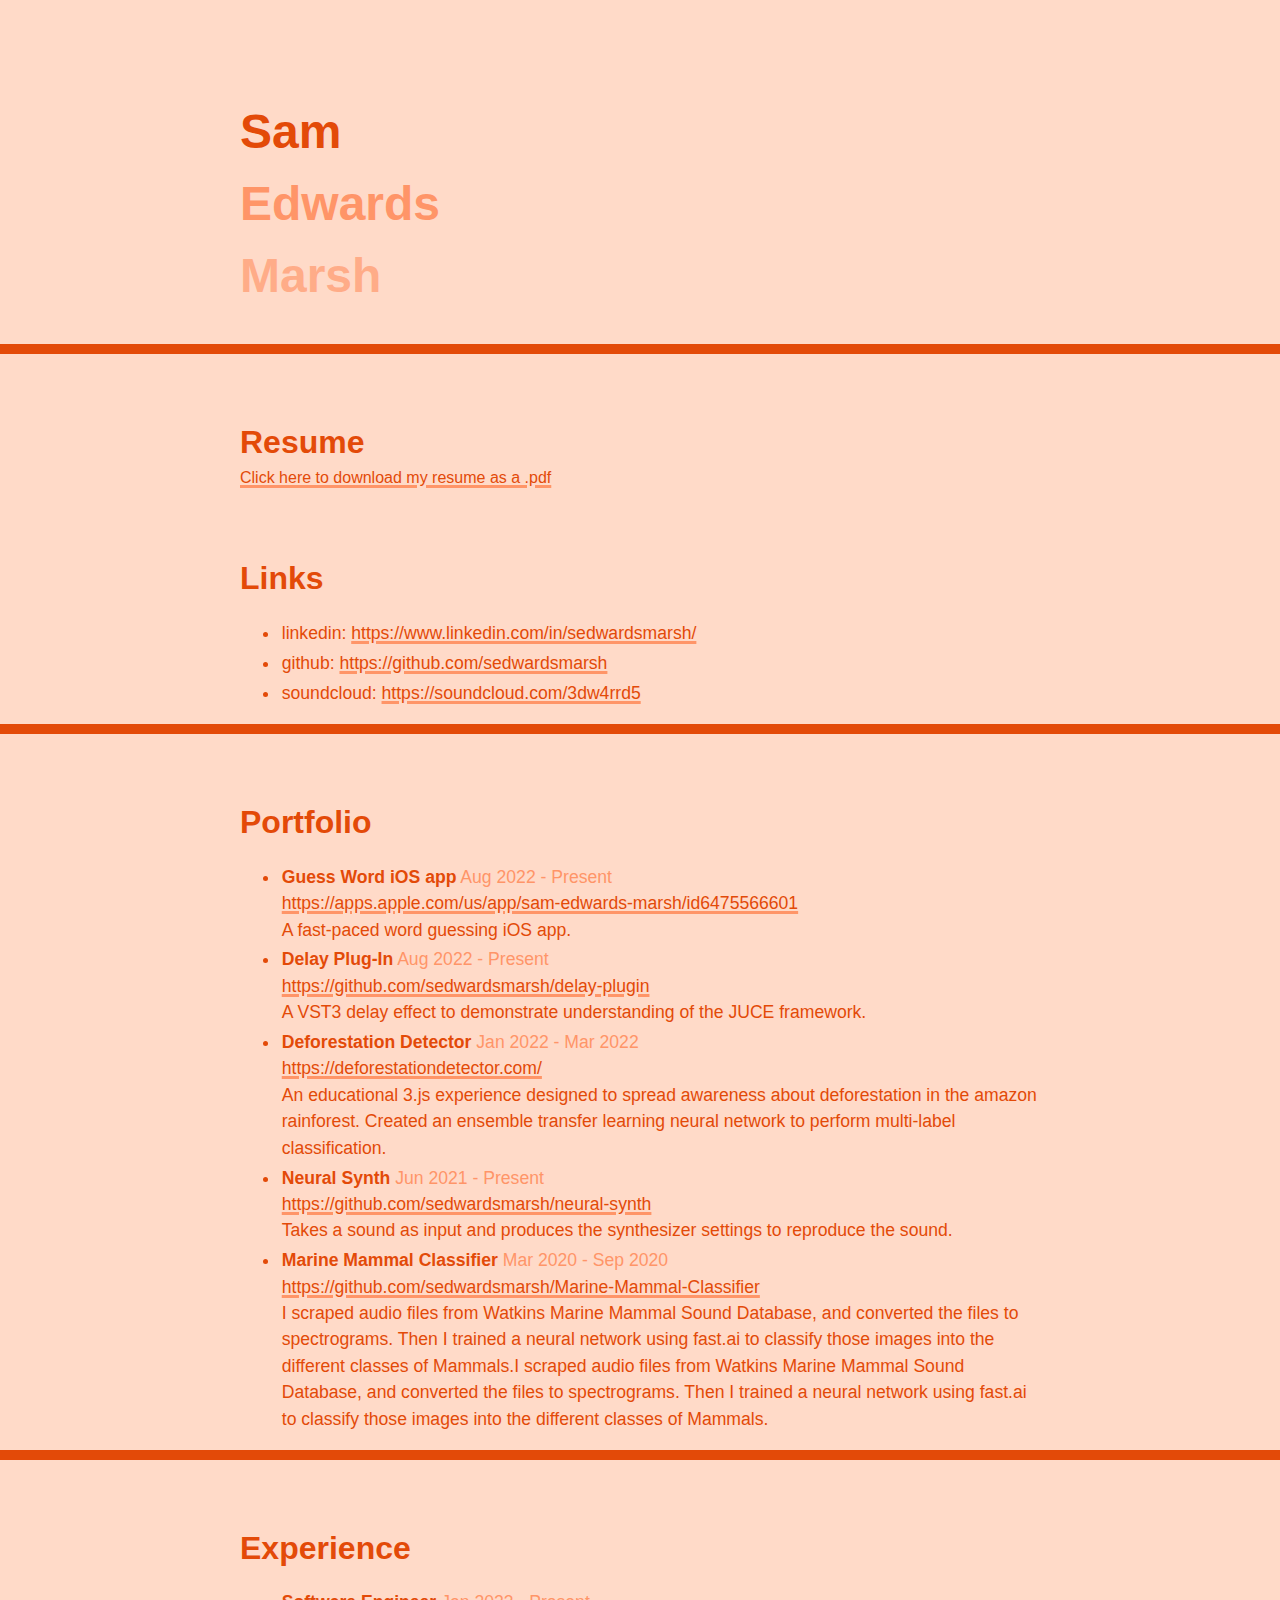
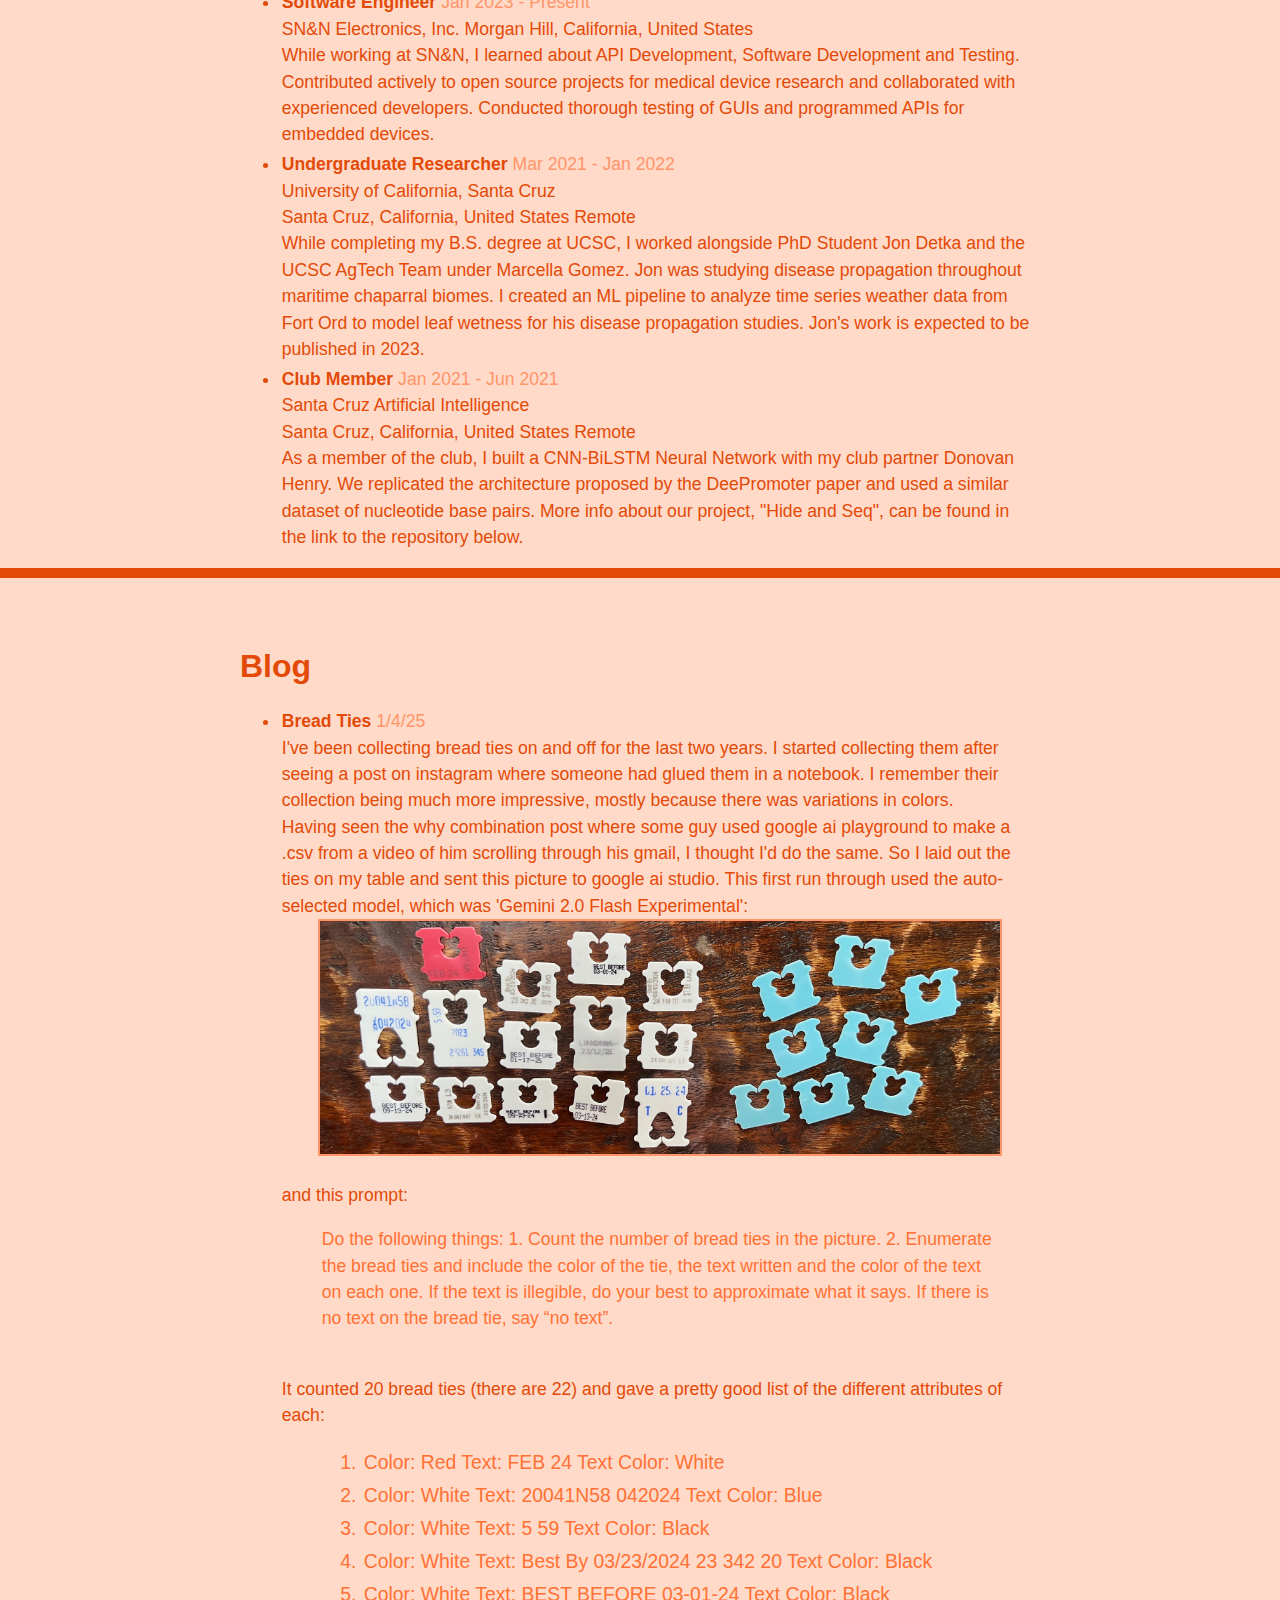
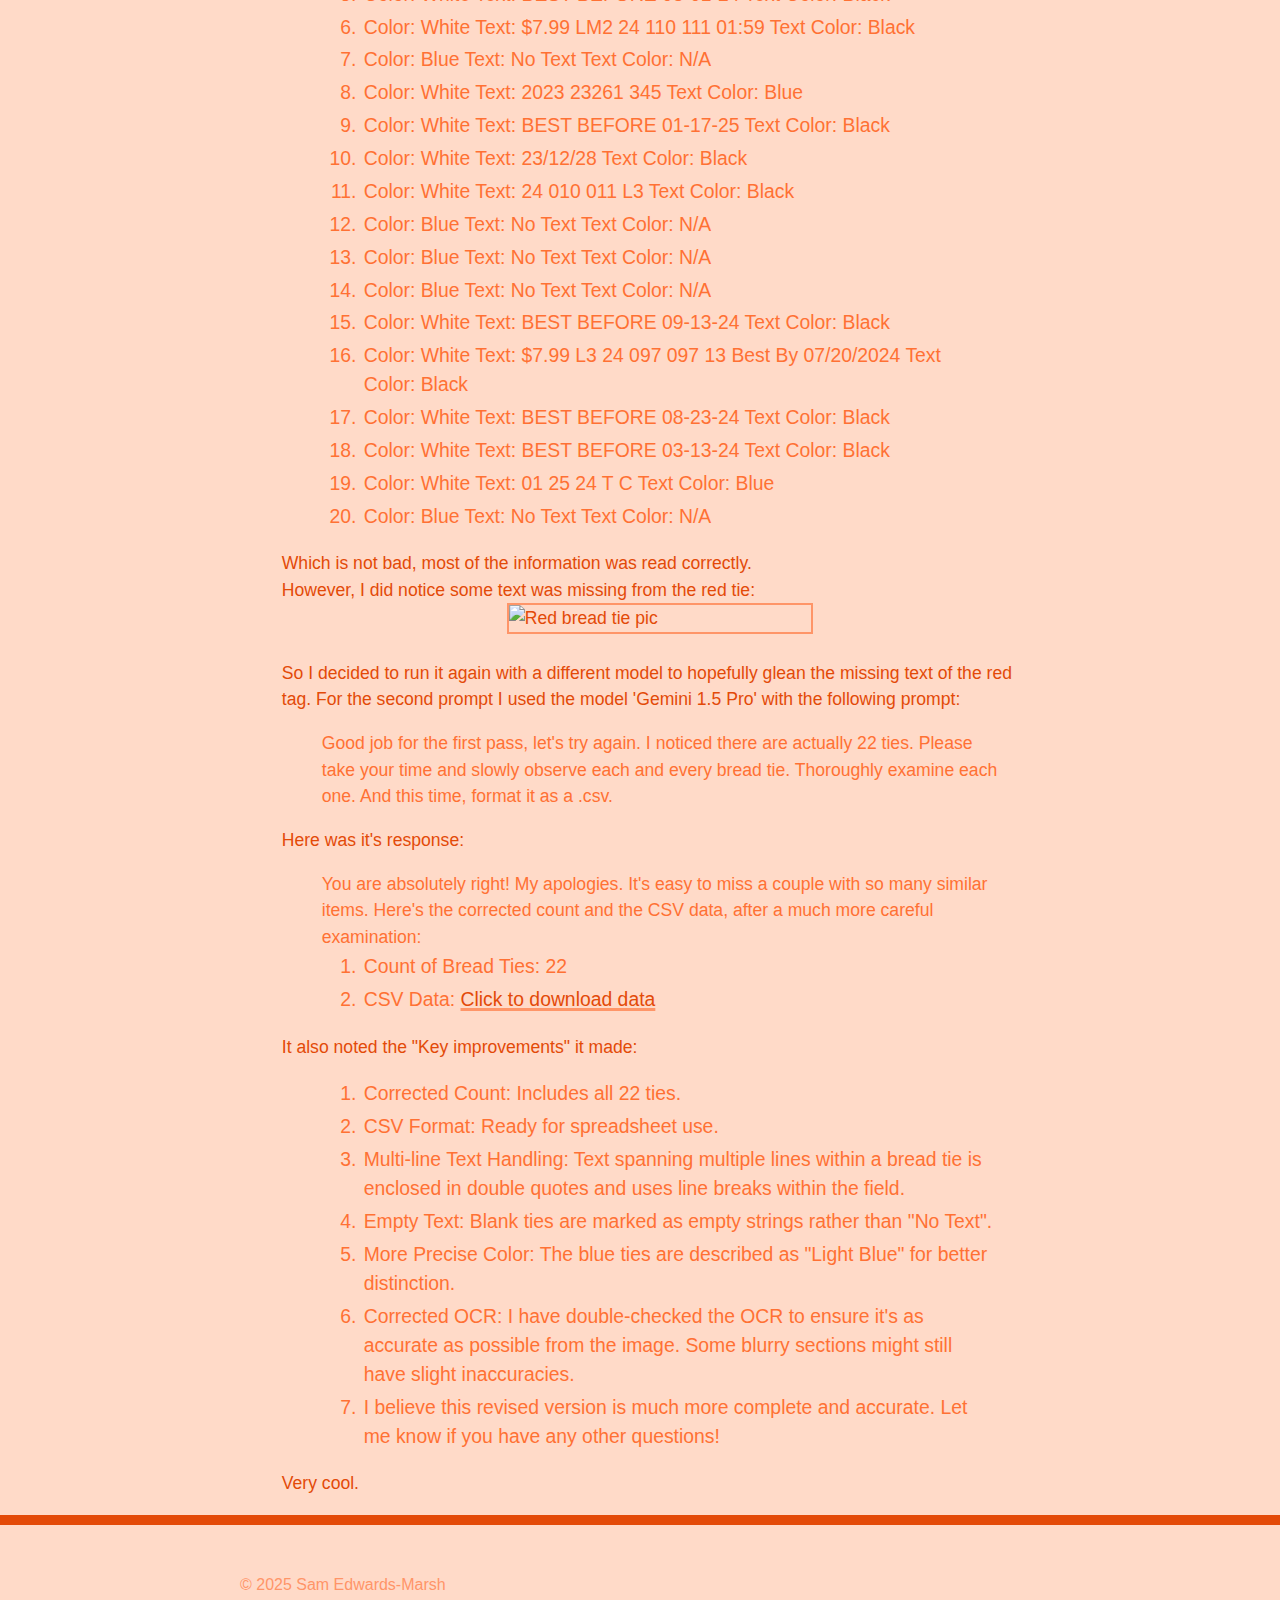
==== index.html @ 53846d8f "updated copyright for new year" ====
<!DOCTYPE html>
<html lang="en">
  <head>
    <meta charset="UTF-8" />
    <meta name="viewport" content="width=device-width, initial-scale=1.0" />
    <title>Sam Edwards-Marsh</title>
    <link rel="stylesheet" type="text/css" href="style.css" />
    <link rel="icon" href="favicon.png" />
  </head>

  <body>
    <header>
      <h1>
        <sam>Sam</sam>
        <br />
        <edwards>Edwards</edwards>
        <br />
        <marsh>Marsh</marsh>
      </h1>
    </header>
    <hr />

    <!-- 

        RESUME

        -->
    <section id="resume">
      <h2>Resume</h2>
      <a href="Sam_Edwards_Marsh_Resume_2024.pdf"
        >Click here to download my resume as a .pdf</a
      >
    </section>

    <!-- 

        LINKS

        -->
    <section id="links">
      <h2>Links</h2>
      <ul>
        <li>
          linkedin:
          <a href="https://www.linkedin.com/in/sedwardsmarsh/"
            >https://www.linkedin.com/in/sedwardsmarsh/</a
          >
        </li>
        <li>
          github:
          <a href="https://github.com/sedwardsmarsh"
            >https://github.com/sedwardsmarsh</a
          >
        </li>
        <li>
          soundcloud:
          <a href="https://soundcloud.com/3dw4rrd5">
            https://soundcloud.com/3dw4rrd5
          </a>
        </li>
      </ul>
    </section>
    <hr />

    <!-- 

        PORTFOLIO

        -->
    <section id="portfolio">
      <h2>Portfolio</h2>

      <ul>
        <li>
          <strong>Guess Word iOS app</strong>
          <time>Aug 2022 - Present</time>
          <br />
          <a href="https://apps.apple.com/us/app/sam-edwards-marsh/id6475566601"
            >https://apps.apple.com/us/app/sam-edwards-marsh/id6475566601</a
          >
          <br />
          A fast-paced word guessing iOS app.
        </li>
        <li>
          <strong>Delay Plug-In</strong>
          <time>Aug 2022 - Present</time>
          <br />
          <a href="https://github.com/sedwardsmarsh/delay-plugin"
            >https://github.com/sedwardsmarsh/delay-plugin</a
          >
          <br />
          A VST3 delay effect to demonstrate understanding of the JUCE
          framework.
        </li>
        <li>
          <strong>Deforestation Detector</strong>
          <time>Jan 2022 - Mar 2022</time>
          <br />
          <a href="https://deforestationdetector.com/"
            >https://deforestationdetector.com/</a
          >
          <br />
          An educational 3.js experience designed to spread awareness about
          deforestation in the amazon rainforest. Created an ensemble transfer
          learning neural network to perform multi-label classification.
        </li>
        <li>
          <strong>Neural Synth</strong>
          <time>Jun 2021 - Present</time>
          <br />
          <a href="https://github.com/sedwardsmarsh/neural-synth"
            >https://github.com/sedwardsmarsh/neural-synth</a
          >
          <br />
          Takes a sound as input and produces the synthesizer settings to
          reproduce the sound.
        </li>
        <li>
          <strong>Marine Mammal Classifier</strong>
          <time>Mar 2020 - Sep 2020</time>
          <br />
          <a href="https://github.com/sedwardsmarsh/Marine-Mammal-Classifier"
            >https://github.com/sedwardsmarsh/Marine-Mammal-Classifier</a
          >
          <br />
          I scraped audio files from Watkins Marine Mammal Sound Database, and
          converted the files to spectrograms. Then I trained a neural network
          using fast.ai to classify those images into the different classes of
          Mammals.I scraped audio files from Watkins Marine Mammal Sound
          Database, and converted the files to spectrograms. Then I trained a
          neural network using fast.ai to classify those images into the
          different classes of Mammals.
        </li>
      </ul>
    </section>
    <hr />

    <!-- 

        EXPERIENCE

        -->
    <section id="experience">
      <h2>Experience</h2>

      <ul>
        <li>
          <strong>Software Engineer</strong>
          <time>Jan 2023 - Present</time>
          <br />
          SN&N Electronics, Inc. Morgan Hill, California, United States
          <br />
          While working at SN&N, I learned about API Development, Software
          Development and Testing. Contributed actively to open source projects
          for medical device research and collaborated with experienced
          developers. Conducted thorough testing of GUIs and programmed APIs for
          embedded devices.
        </li>
        <li>
          <strong>Undergraduate Researcher</strong>
          <time>Mar 2021 - Jan 2022</time>
          <br />
          University of California, Santa Cruz
          <br />
          Santa Cruz, California, United States Remote
          <br />
          While completing my B.S. degree at UCSC, I worked alongside PhD
          Student Jon Detka and the UCSC AgTech Team under Marcella Gomez. Jon
          was studying disease propagation throughout maritime chaparral biomes.
          I created an ML pipeline to analyze time series weather data from Fort
          Ord to model leaf wetness for his disease propagation studies. Jon's
          work is expected to be published in 2023.
        </li>
        <li>
          <strong>Club Member</strong>
          <time>Jan 2021 - Jun 2021</time>
          <br />
          Santa Cruz Artificial Intelligence
          <br />
          Santa Cruz, California, United States Remote
          <br />
          As a member of the club, I built a CNN-BiLSTM Neural Network with my
          club partner Donovan Henry. We replicated the architecture proposed by
          the DeePromoter paper and used a similar dataset of nucleotide base
          pairs. More info about our project, "Hide and Seq", can be found in
          the link to the repository below.
        </li>
      </ul>
    </section>
    <hr />

    <!-- 

        BLOG

        -->
    <section id="blog">
      <h2>Blog</h2>
      <ul>
        <li id="bread ties">
          <strong>Bread Ties</strong>
          <time>1/4/25</time>
          <br />
          I've been collecting bread ties on and off for the last two years. I
          started collecting them after seeing a post on instagram where someone
          had glued them in a notebook. I remember their collection being much
          more impressive, mostly because there was variations in colors.
          <br />
          Having seen the why combination post where some guy used google ai
          playground to make a .csv from a video of him scrolling through his
          gmail, I thought I'd do the same. So I laid out the ties on my table
          and sent this picture to google ai studio. This first run through used
          the auto-selected model, which was 'Gemini 2.0 Flash Experimental':
          <br />
          <img
            src="./bread ties.jpeg"
            alt="Picture of my bread tie collection on my coffee table"
            width="90%"
          />
          <br />
          and this prompt:
          <br />
          <blockquote>
            Do the following things: 1. Count the number of bread ties in the
            picture. 2. Enumerate the bread ties and include the color of the
            tie, the text written and the color of the text on each one. If the
            text is illegible, do your best to approximate what it says. If
            there is no text on the bread tie, say “no text”.
          </blockquote>
          <br />
          It counted 20 bread ties (there are 22) and gave a pretty good list of
          the different attributes of each:
          <br />
          <blockquote>
            <ol>
              <li>Color: Red Text: FEB 24 Text Color: White</li>

              <li>Color: White Text: 20041N58 042024 Text Color: Blue</li>

              <li>Color: White Text: 5 59 Text Color: Black</li>

              <li>
                Color: White Text: Best By 03/23/2024 23 342 20 Text Color:
                Black
              </li>

              <li>Color: White Text: BEST BEFORE 03-01-24 Text Color: Black</li>

              <li>
                Color: White Text: $7.99 LM2 24 110 111 01:59 Text Color: Black
              </li>

              <li>Color: Blue Text: No Text Text Color: N/A</li>

              <li>Color: White Text: 2023 23261 345 Text Color: Blue</li>

              <li>Color: White Text: BEST BEFORE 01-17-25 Text Color: Black</li>

              <li>Color: White Text: 23/12/28 Text Color: Black</li>

              <li>Color: White Text: 24 010 011 L3 Text Color: Black</li>

              <li>Color: Blue Text: No Text Text Color: N/A</li>

              <li>Color: Blue Text: No Text Text Color: N/A</li>

              <li>Color: Blue Text: No Text Text Color: N/A</li>

              <li>Color: White Text: BEST BEFORE 09-13-24 Text Color: Black</li>

              <li>
                Color: White Text: $7.99 L3 24 097 097 13 Best By 07/20/2024
                Text Color: Black
              </li>

              <li>Color: White Text: BEST BEFORE 08-23-24 Text Color: Black</li>

              <li>Color: White Text: BEST BEFORE 03-13-24 Text Color: Black</li>

              <li>Color: White Text: 01 25 24 T C Text Color: Blue</li>

              <li>Color: Blue Text: No Text Text Color: N/A</li>
            </ol>
          </blockquote>
          Which is not bad, most of the information was read correctly.
          <br />
          However, I did notice some text was missing from the red tie:
          <br />
          <img src="./red bread tie.png" alt="Red bread tie pic" width="40%" />
          <br />
          So I decided to run it again with a different model to hopefully glean
          the missing text of the red tag. For the second prompt I used the
          model 'Gemini 1.5 Pro' with the following prompt:
          <br />
          <blockquote>
            Good job for the first pass, let's try again. I noticed there are
            actually 22 ties. Please take your time and slowly observe each and
            every bread tie. Thoroughly examine each one. And this time, format
            it as a .csv.
          </blockquote>
          Here was it's response:
          <br />
          <blockquote>
            You are absolutely right! My apologies. It's easy to miss a couple
            with so many similar items. Here's the corrected count and the CSV
            data, after a much more careful examination:
            <ol>
              <li>Count of Bread Ties: 22</li>
              <li>
                CSV Data:
                <a href="./breadties.csv">Click to download data</a>
              </li>
            </ol>
          </blockquote>
          It also noted the "Key improvements" it made:
          <blockquote>
            <ol>
              <li>Corrected Count: Includes all 22 ties.</li>

              <li>CSV Format: Ready for spreadsheet use.</li>

              <li>
                Multi-line Text Handling: Text spanning multiple lines within a
                bread tie is enclosed in double quotes and uses line breaks
                within the field.
              </li>

              <li>
                Empty Text: Blank ties are marked as empty strings rather than
                "No Text".
              </li>

              <li>
                More Precise Color: The blue ties are described as "Light Blue"
                for better distinction.
              </li>

              <li>
                Corrected OCR: I have double-checked the OCR to ensure it's as
                accurate as possible from the image. Some blurry sections might
                still have slight inaccuracies.
              </li>

              <li>
                I believe this revised version is much more complete and
                accurate. Let me know if you have any other questions!
              </li>
            </ol>
          </blockquote>
          Very cool.
        </li>
      </ul>
    </section>
    <hr />

    <!-- 

        FOOTER

        -->
    <br />
    <footer>
      <p>&copy; 2025 Sam Edwards-Marsh</p>
    </footer>
  </body>
</html>
---- style.css ----
:root {
    --main-text: #e34a08;
    --body-bg-color: #ffdac8;
    --link-and-footer: #ff9568;
    --blockquote-color: #ff7134;
    /* --blockquote-bg-color: #ffd3bd; */
}

sam {
    color: var(--main-text);
}

edwards {
    color: var(--link-and-footer);
}

marsh {
    color: #ffac88;
}

@media (max-width: 700px) {
    body,
    html {
        /* disable horizontal scrolling */
        max-width: 100%;
        overflow-x: hidden;
    }
}

body {
    /* page width */
    margin: 0 auto;
    max-width: 50em;

    /* font */
    font-family: "Helvetica", "Arial", sans-serif;

    /* line spacing */
    line-height: 1.5;
    padding: 4em 1em;

    /* bring attention to title text  */
    color: var(--main-text);

    background-color: var(--body-bg-color);
}

li {
    /* add more spacing between list items */
    padding: 0.1em;
    font-size: 1.1em;
}

h1 {
    font-size: 3em;
}

h2 {
    font-size: 2em;
    padding: 0em;
    margin: 0em;
}

@media (max-width: 700px) {
    h2 {
        font-size: 3em;
    }
}

h1,
h2,
strong {
    color: var(--strong);
}

h2 {
    /* line spacing */
    margin-top: 1em;
    padding-top: 1em;
}

hr {
    border: none;
    height: 10px;
    color: var(--main-text);
    background-color: var(--main-text);
    width: 1000%;
    margin-left: -500%;
}

a {
    color: var(--main-text);

    text-decoration: underline;
    -webkit-text-decoration-color: var(
        --link-and-footer
    ); /* safari still uses vendor prefix */
    text-decoration-color: var(--link-and-footer);

    text-decoration-thickness: 3px;
}

img {
    margin: auto;
    display: block;
    border: 2px solid var(--link-and-footer);
}

blockquote {
    color: var(--blockquote-color);
    /* background-color: var(--blockquote-bg-color);    */
}

time,
footer {
    color: var(--link-and-footer);
}
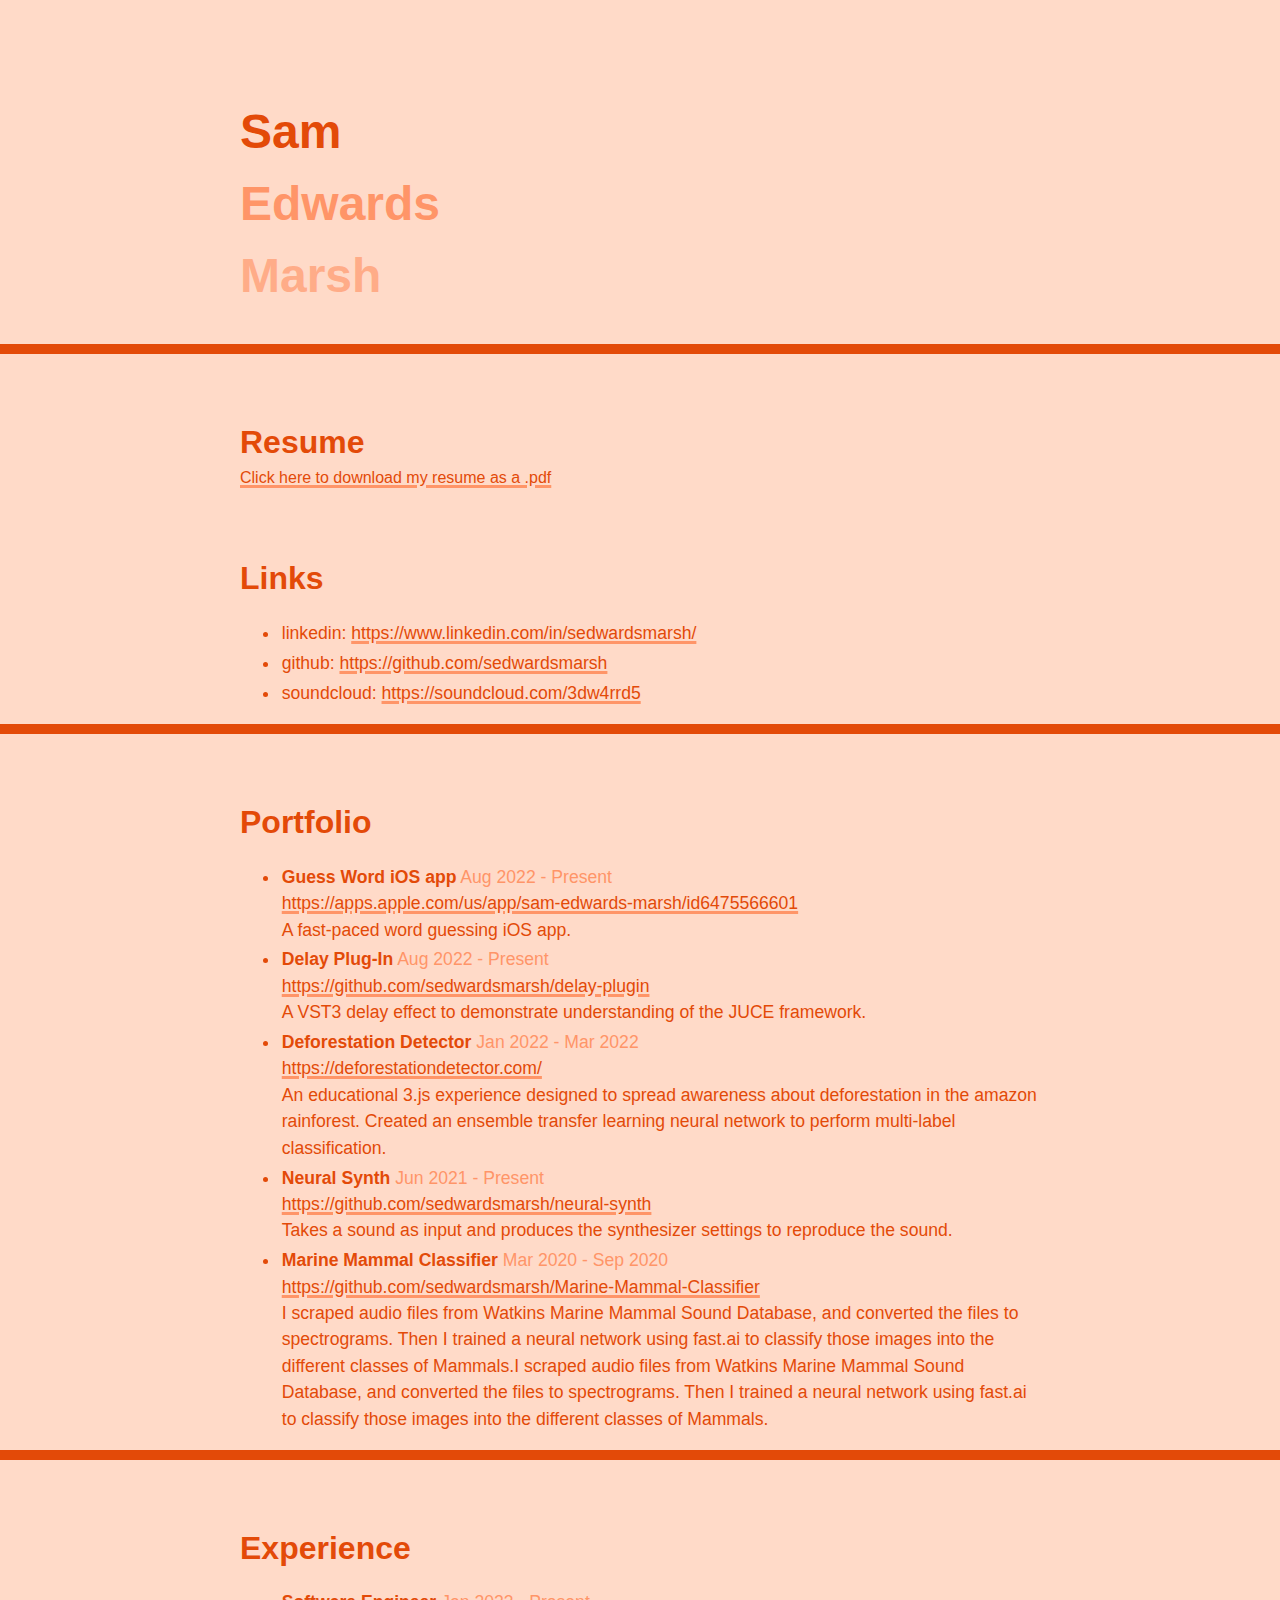
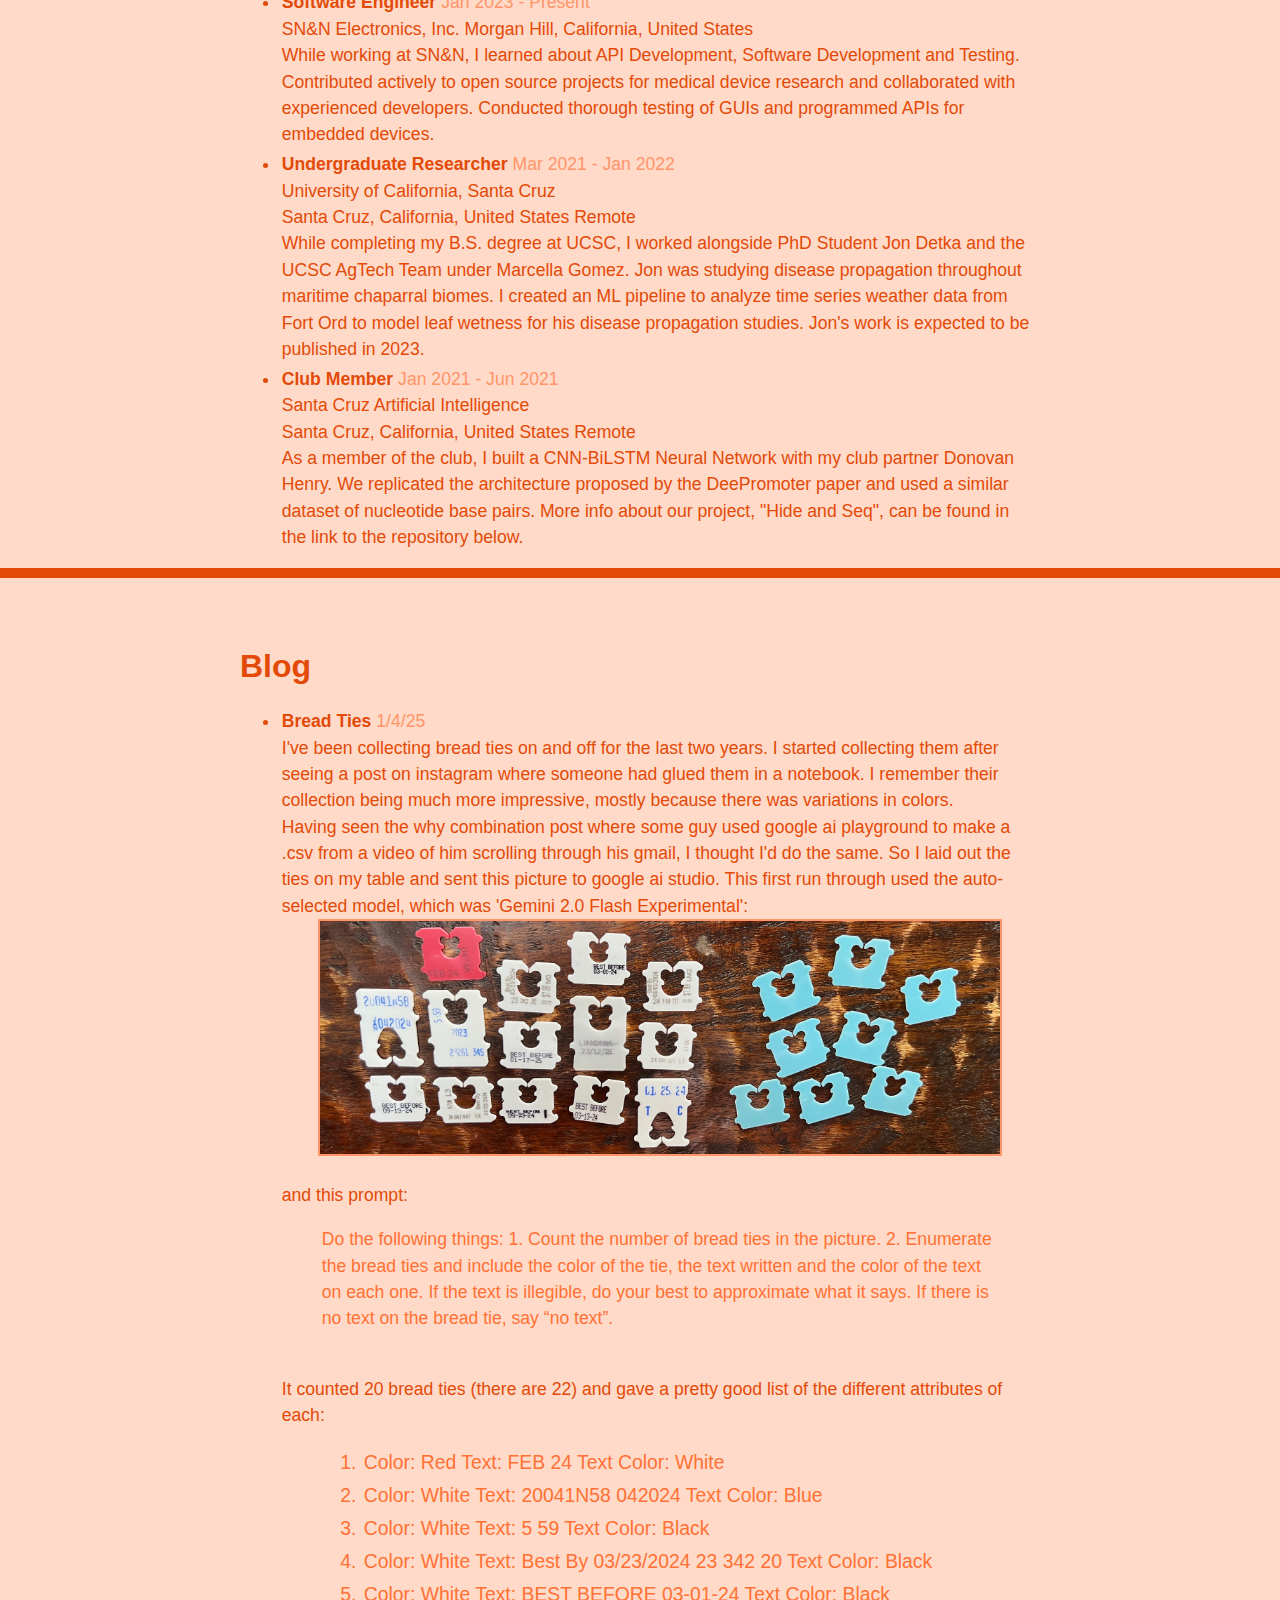
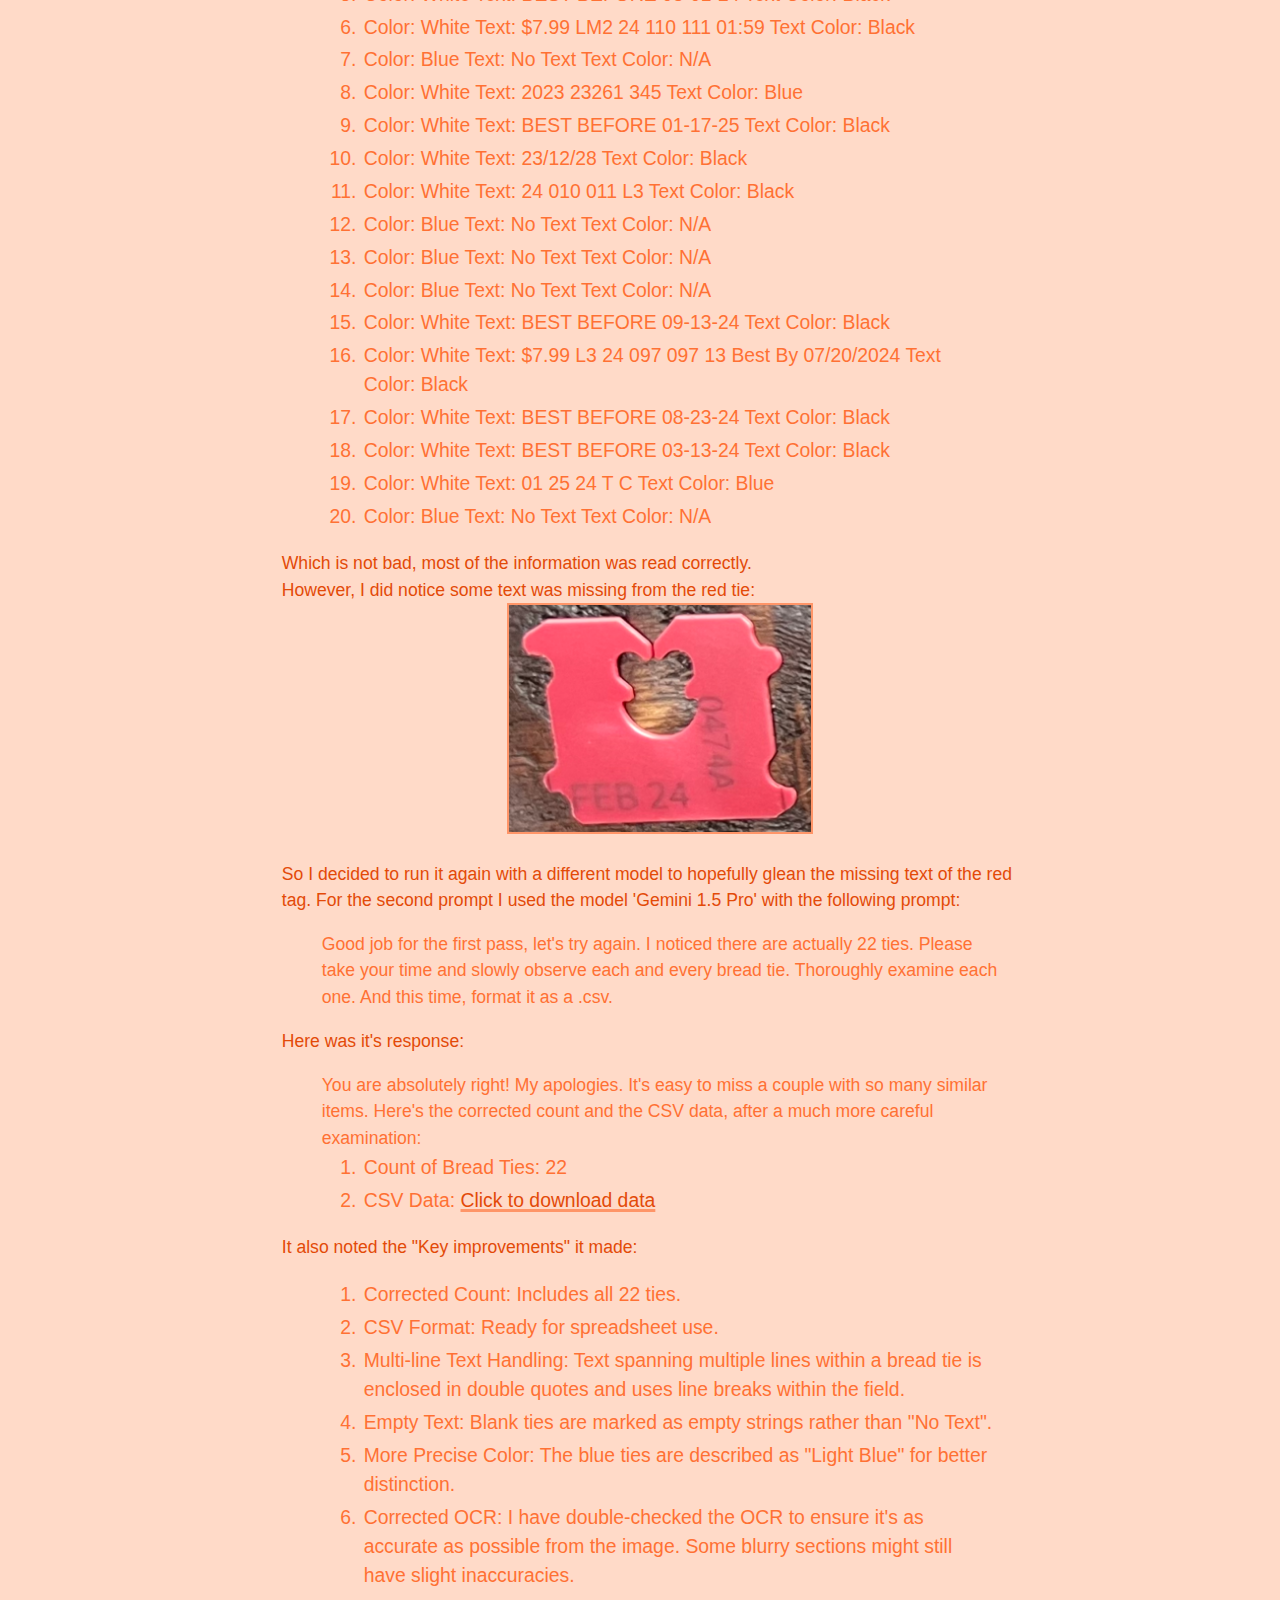
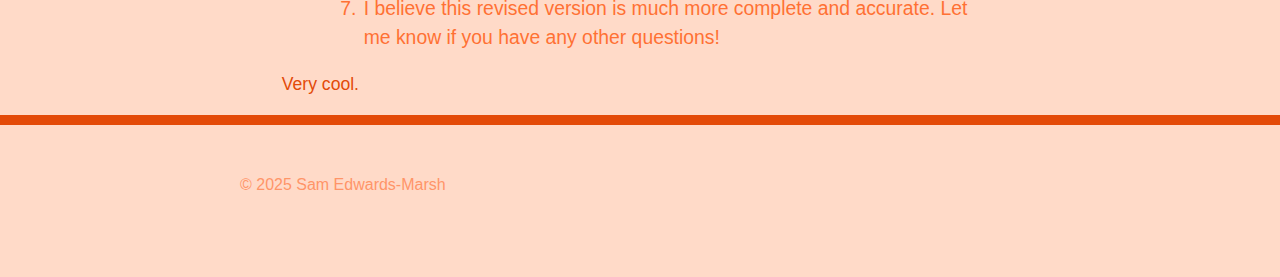
==== commit a21dc7df: "replaced red bread tie .png with .jpg" ====
--- a/index.html
+++ b/index.html
@@ -286,7 +286,7 @@
           <br />
           However, I did notice some text was missing from the red tie:
           <br />
-          <img src="./red bread tie.png" alt="Red bread tie pic" width="40%" />
+          <img src="./red bread tie.jpg" alt="Red bread tie pic" width="40%" />
           <br />
           So I decided to run it again with a different model to hopefully glean
           the missing text of the red tag. For the second prompt I used the
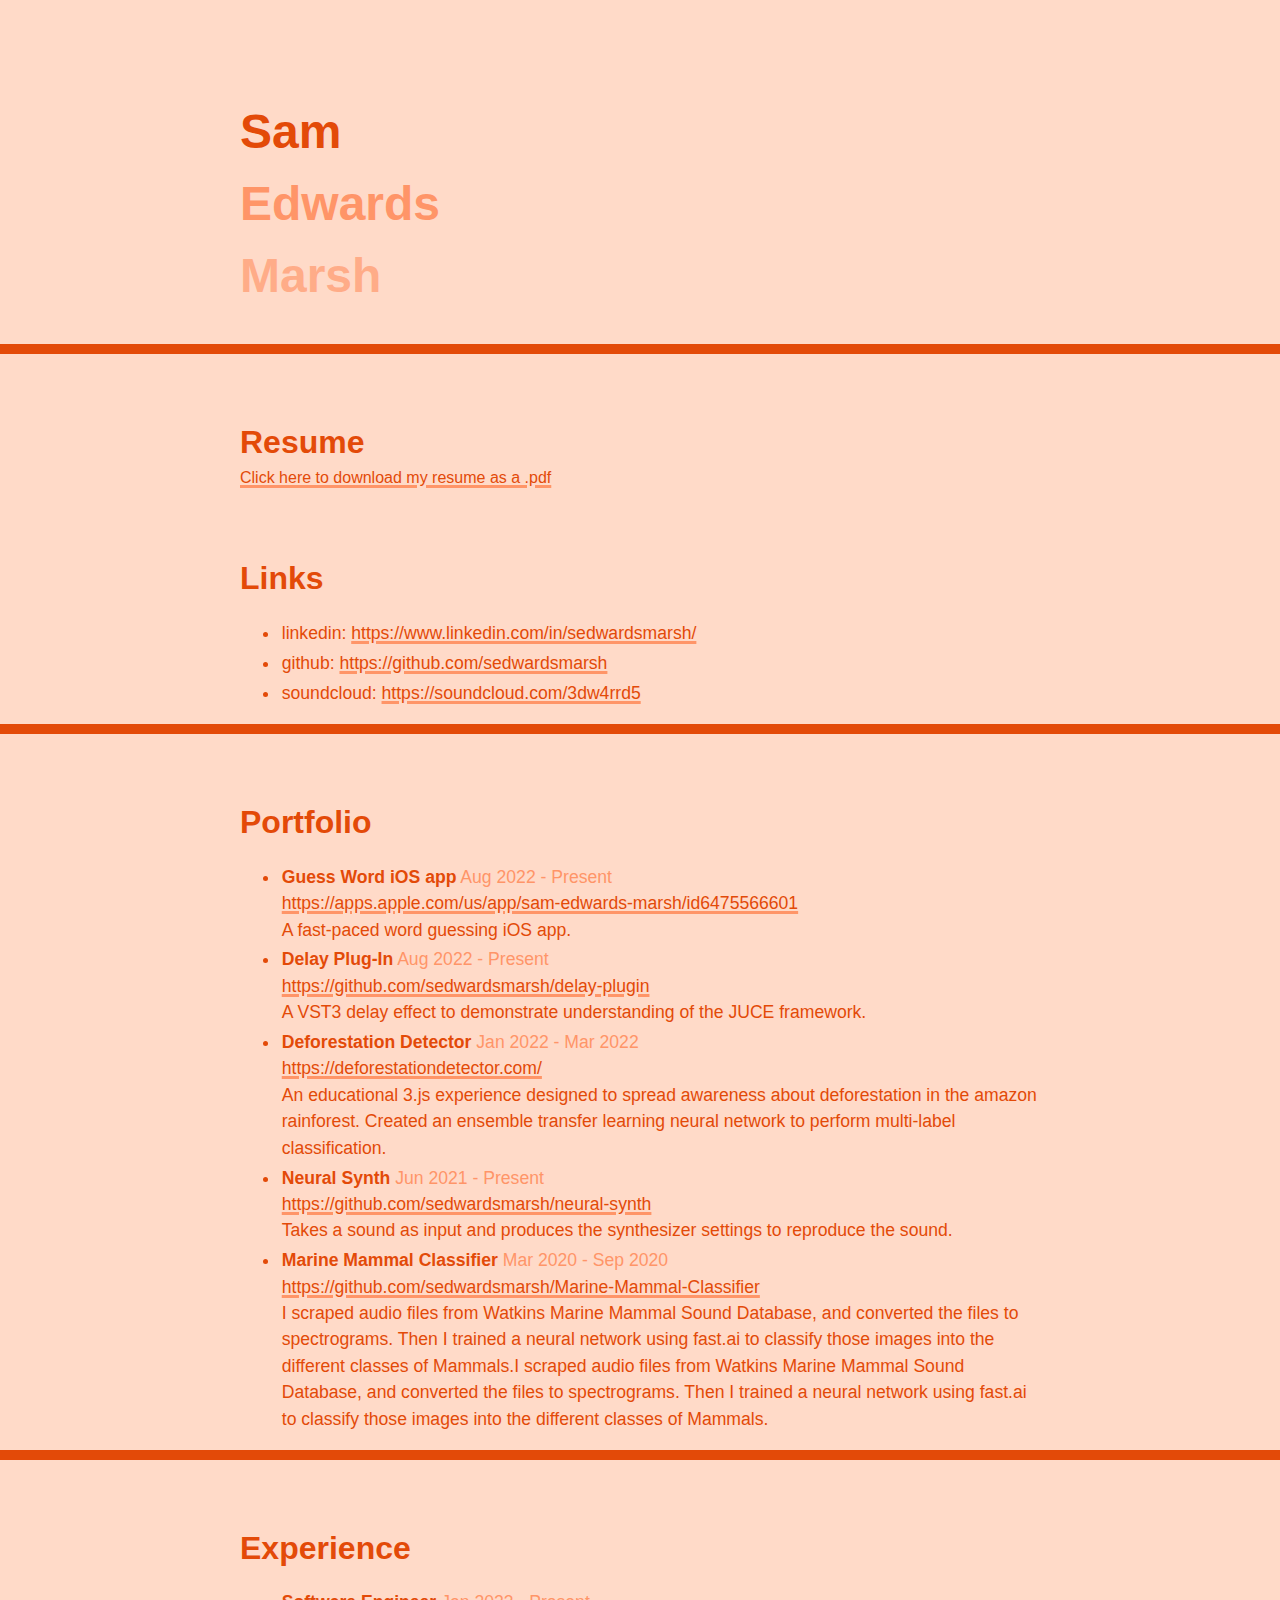
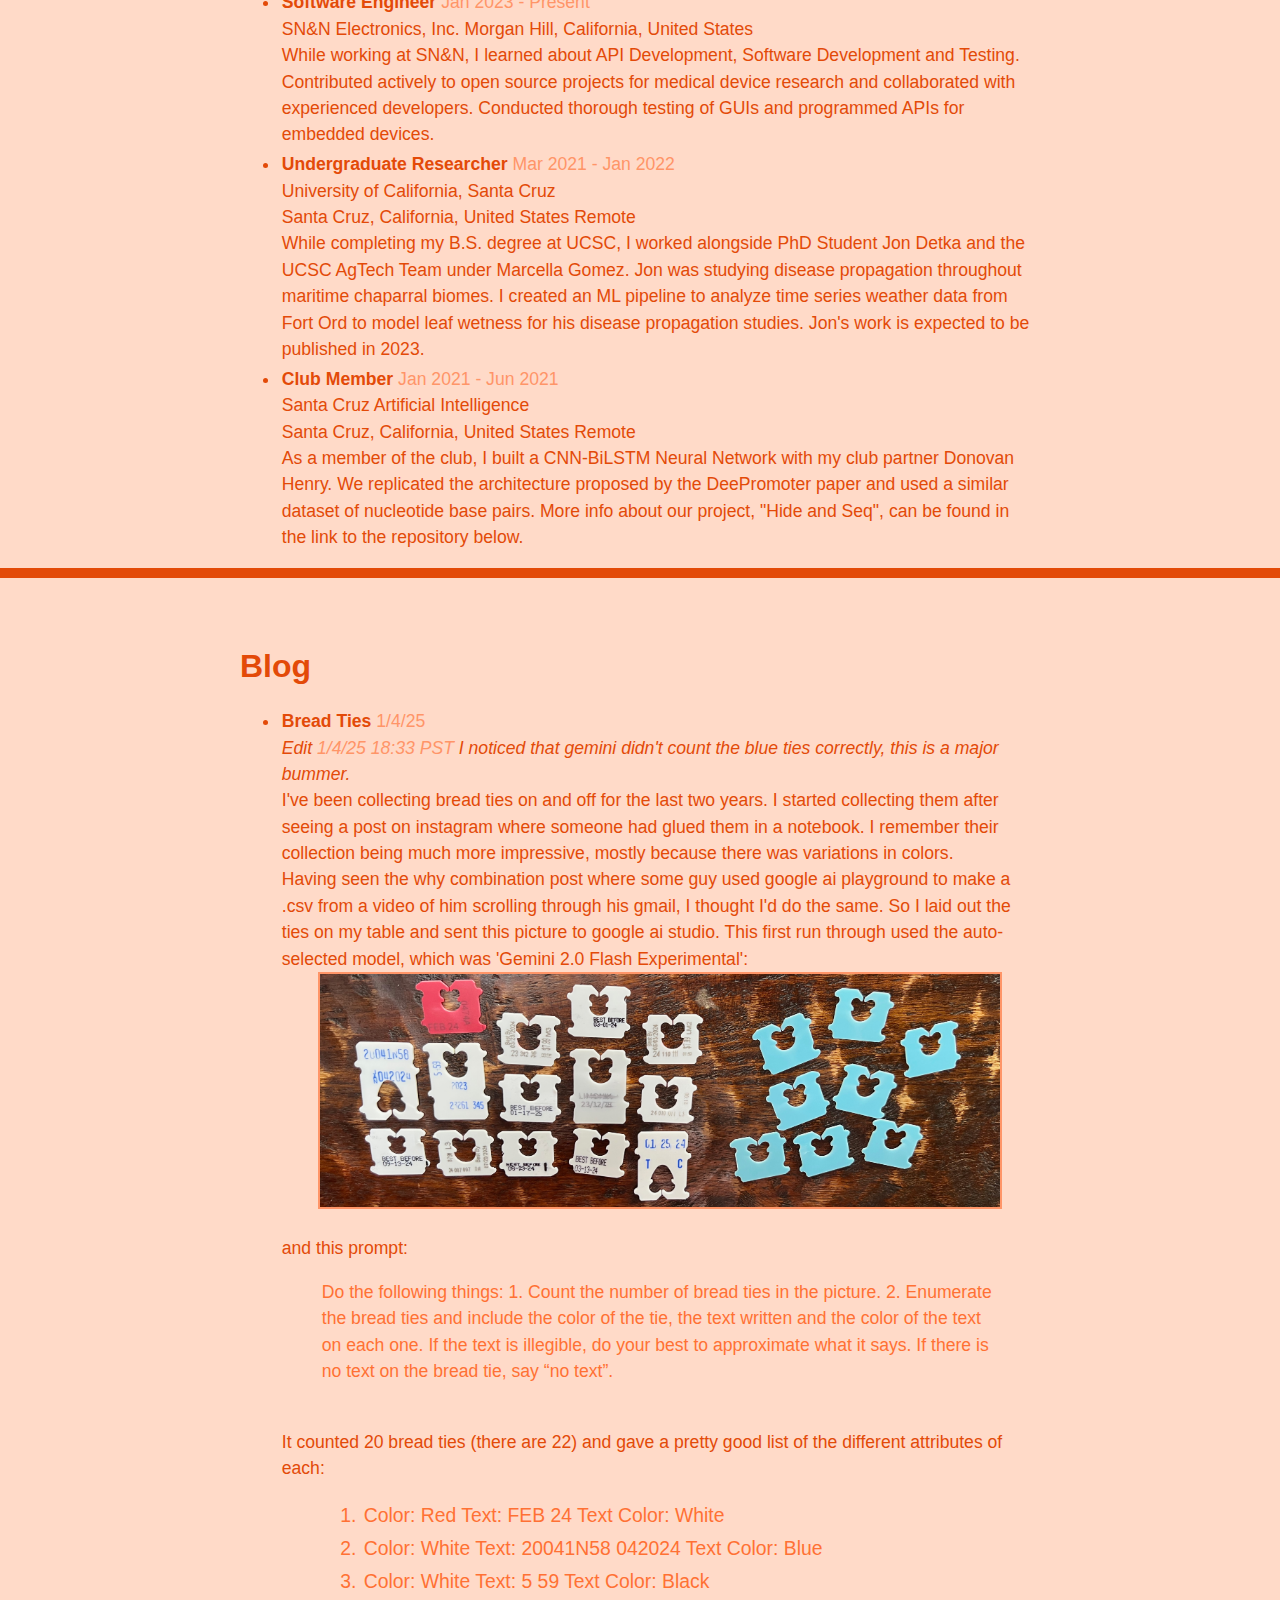
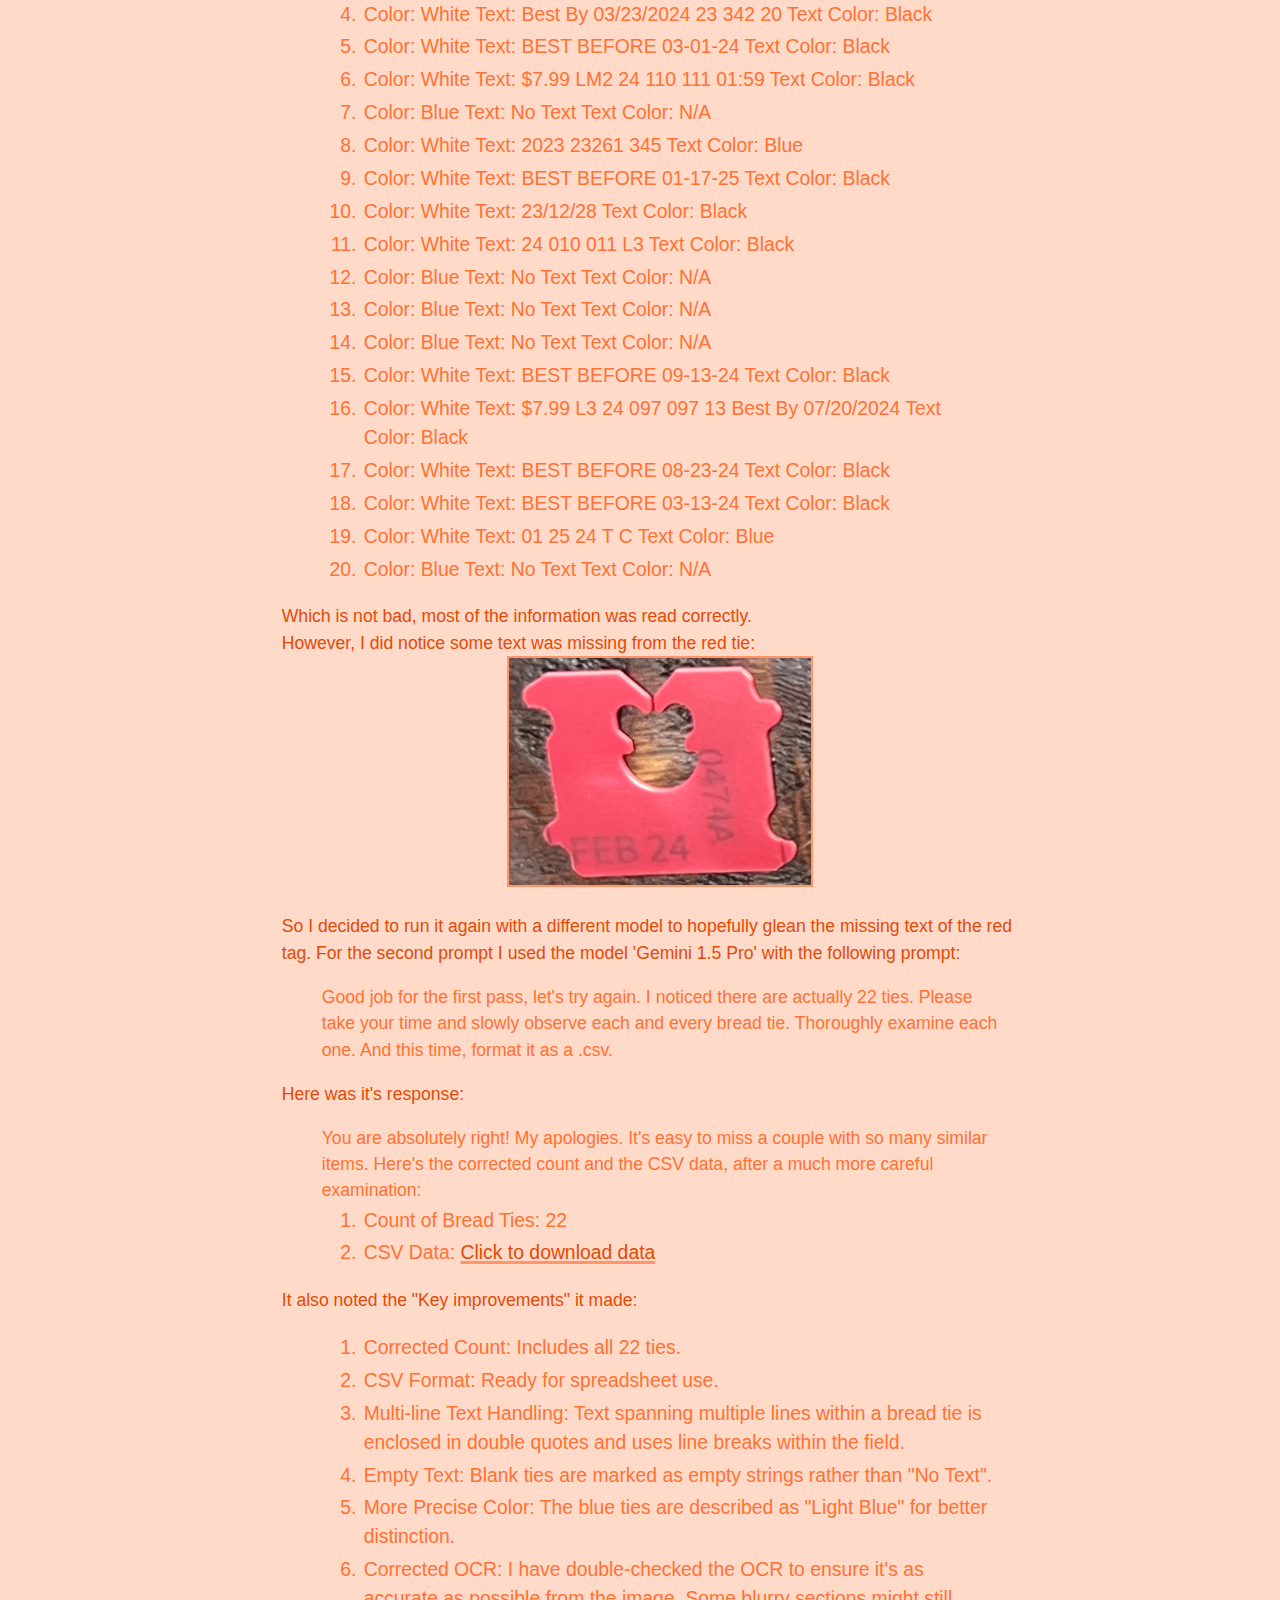
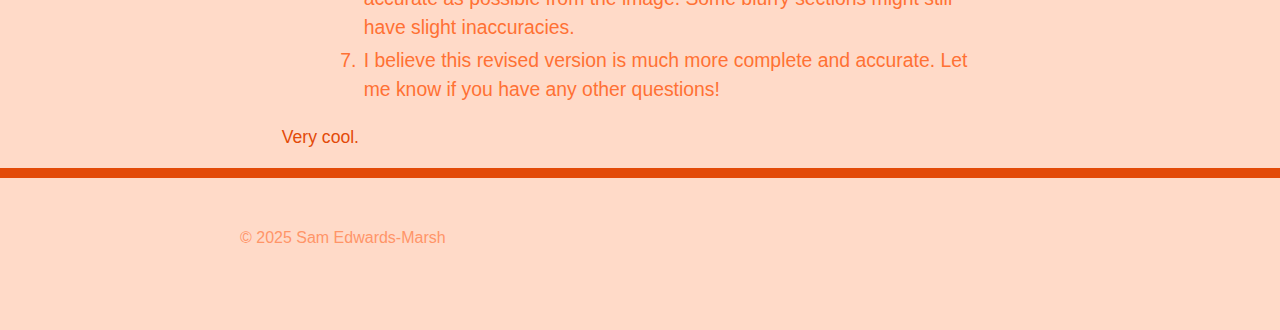
==== commit 5a08f21c: "added edit for bread ties because gemini didn't count the blue ties correctly" ====
--- a/index.html
+++ b/index.html
@@ -201,6 +201,11 @@
           <strong>Bread Ties</strong>
           <time>1/4/25</time>
           <br />
+          <i>
+            Edit <time>1/4/25 18:33 PST</time> I noticed that gemini didn't
+            count the blue ties correctly, this is a major bummer.
+          </i>
+          <br />
           I've been collecting bread ties on and off for the last two years. I
           started collecting them after seeing a post on instagram where someone
           had glued them in a notebook. I remember their collection being much
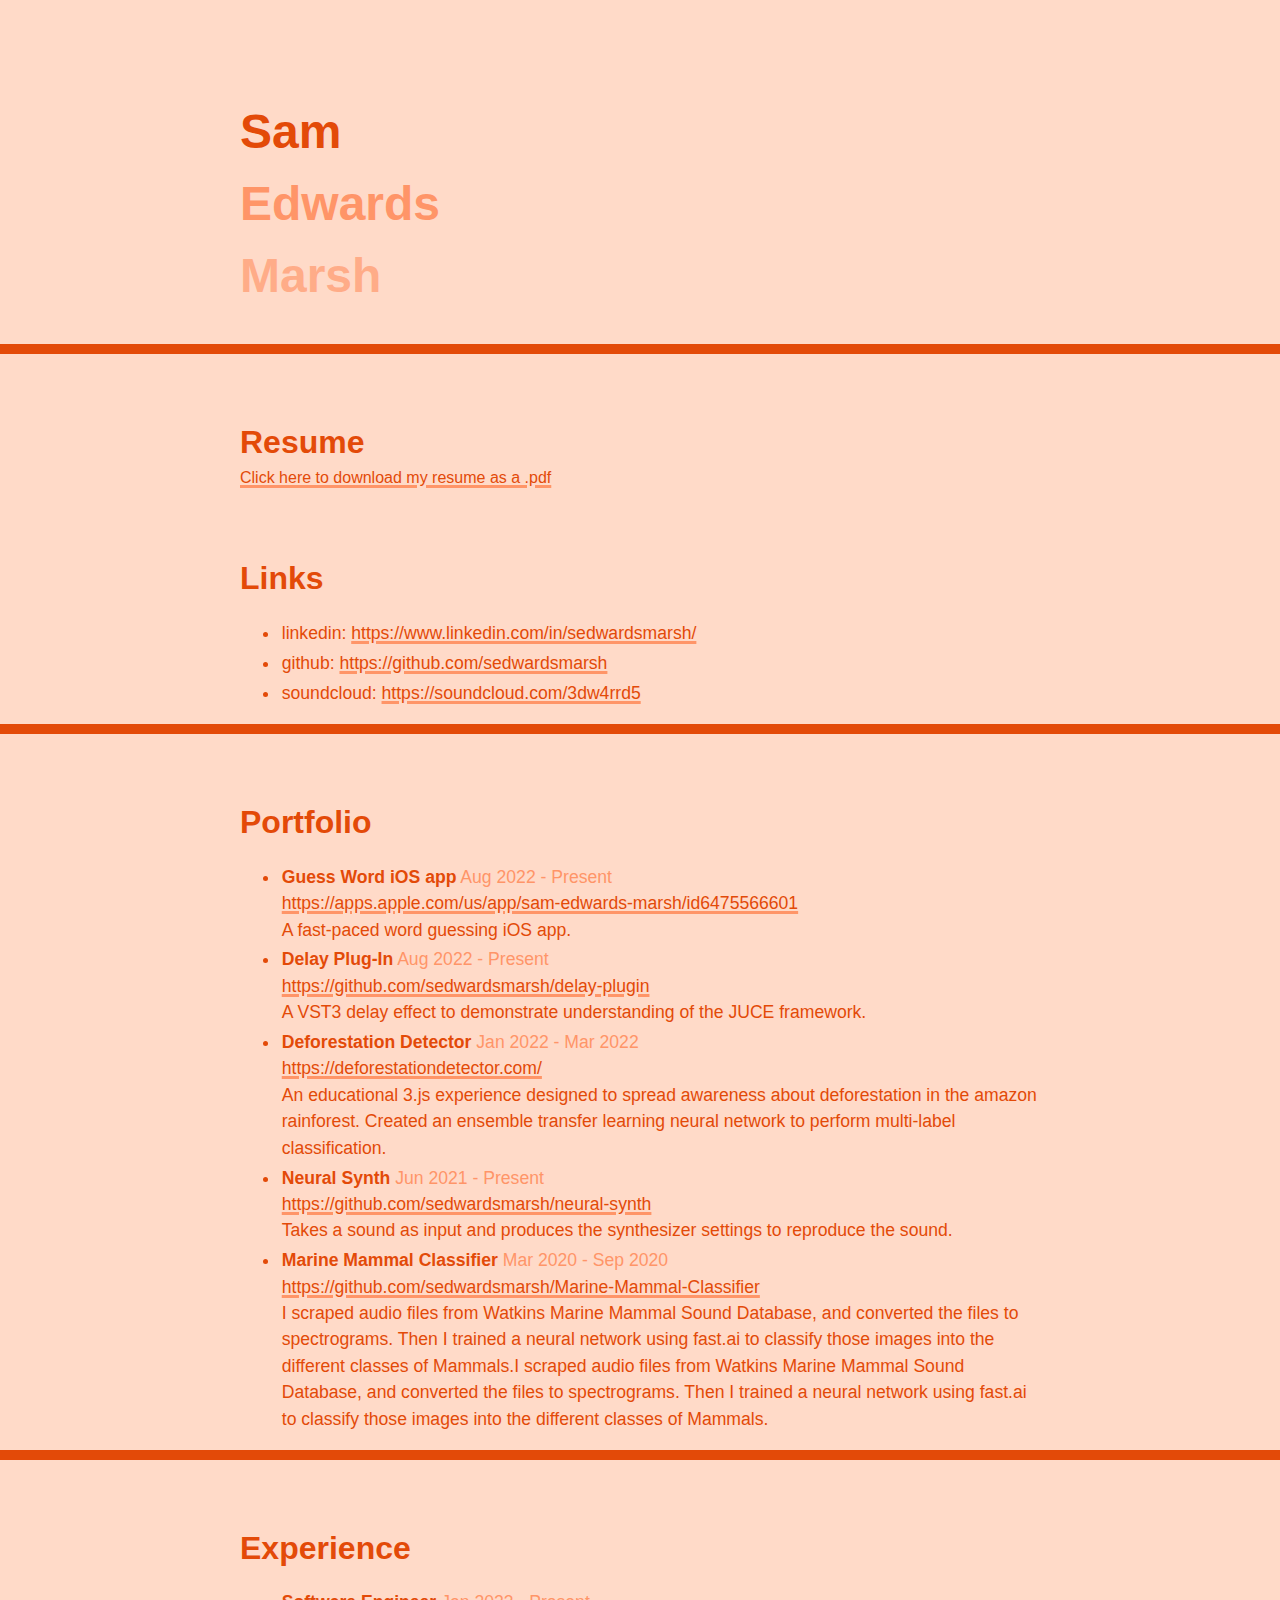
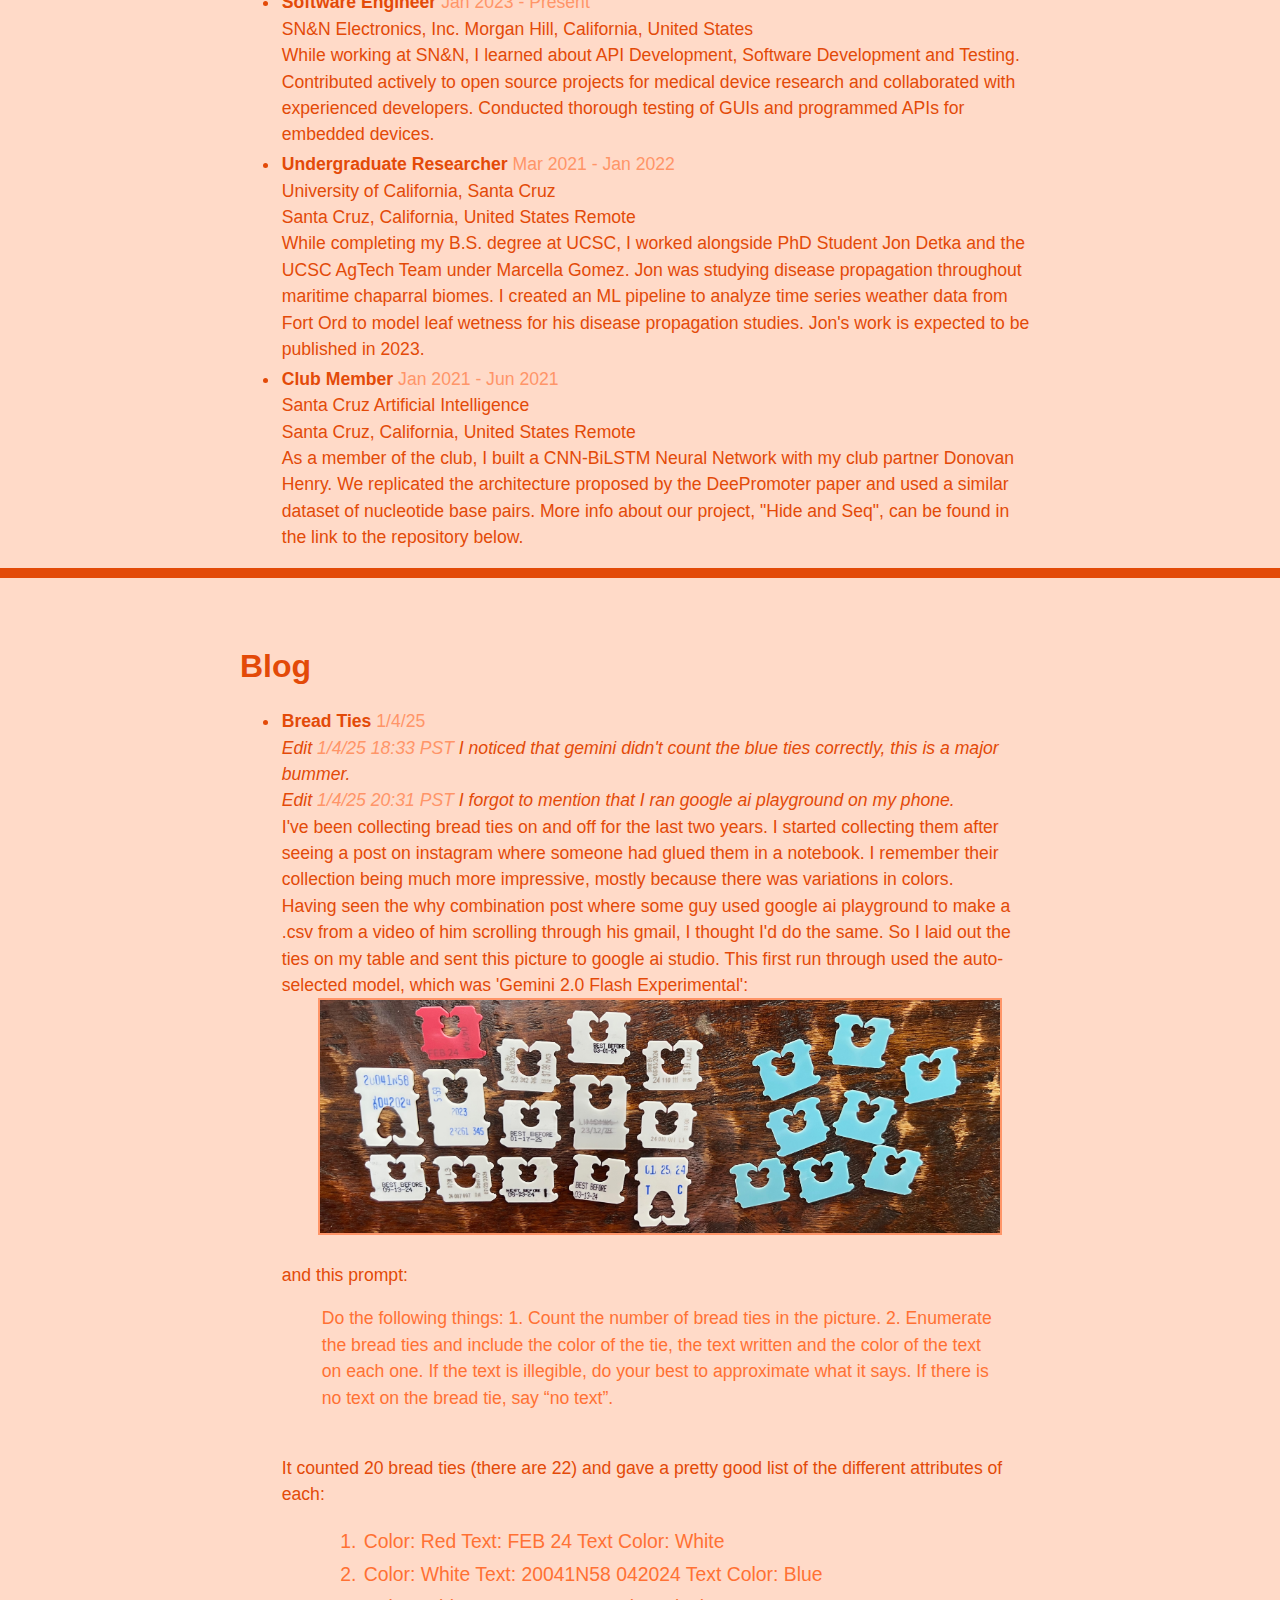
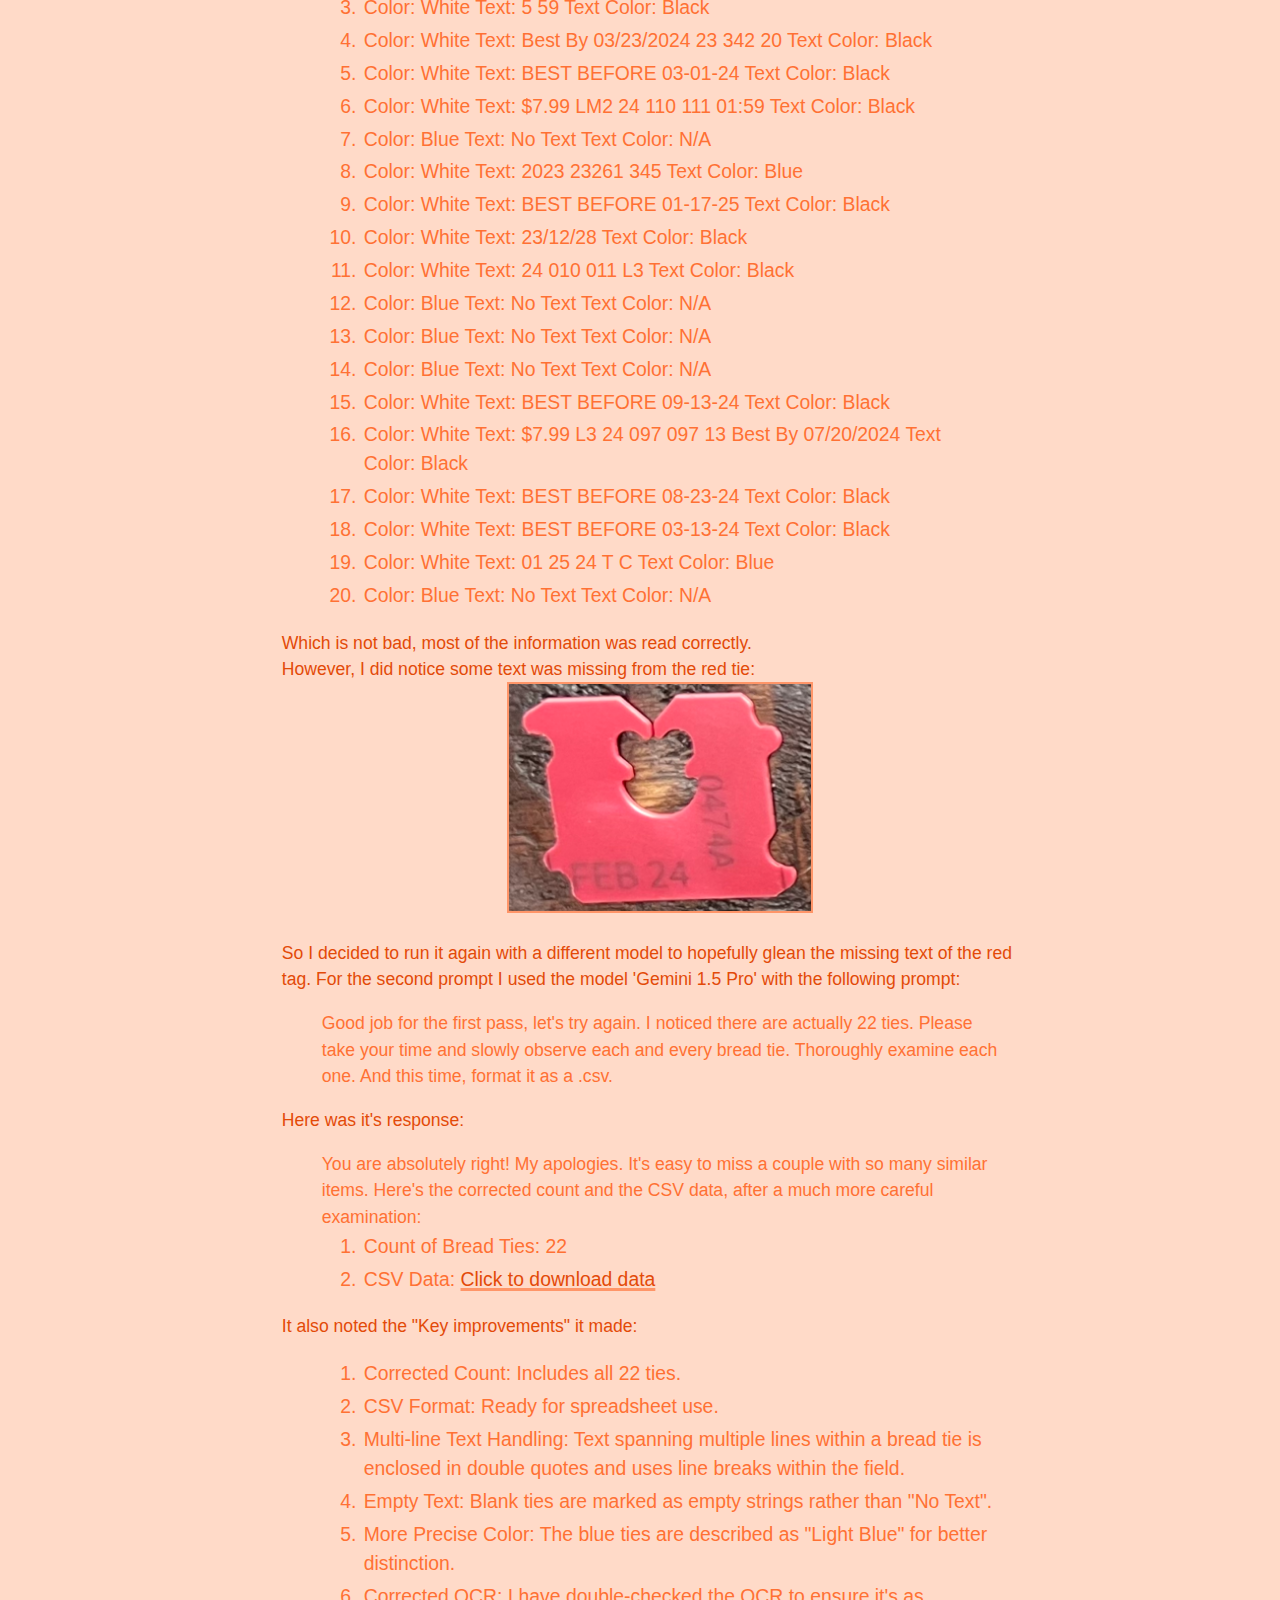
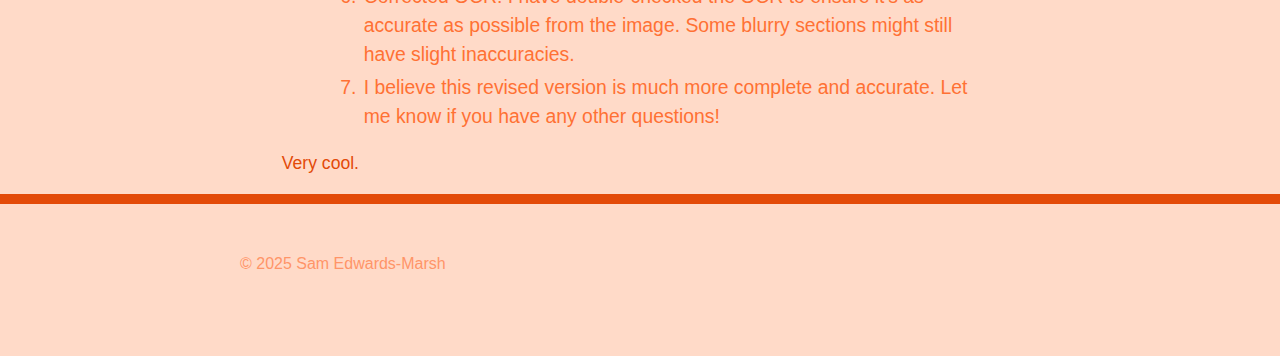
==== commit c6de26bb: "added edit that I ran google ai playground on my phone" ====
--- a/index.html
+++ b/index.html
@@ -206,6 +206,11 @@
             count the blue ties correctly, this is a major bummer.
           </i>
           <br />
+          <i>
+            Edit <time>1/4/25 20:31 PST</time> I forgot to mention that I ran
+            google ai playground on my phone.
+          </i>
+          <br />
           I've been collecting bread ties on and off for the last two years. I
           started collecting them after seeing a post on instagram where someone
           had glued them in a notebook. I remember their collection being much
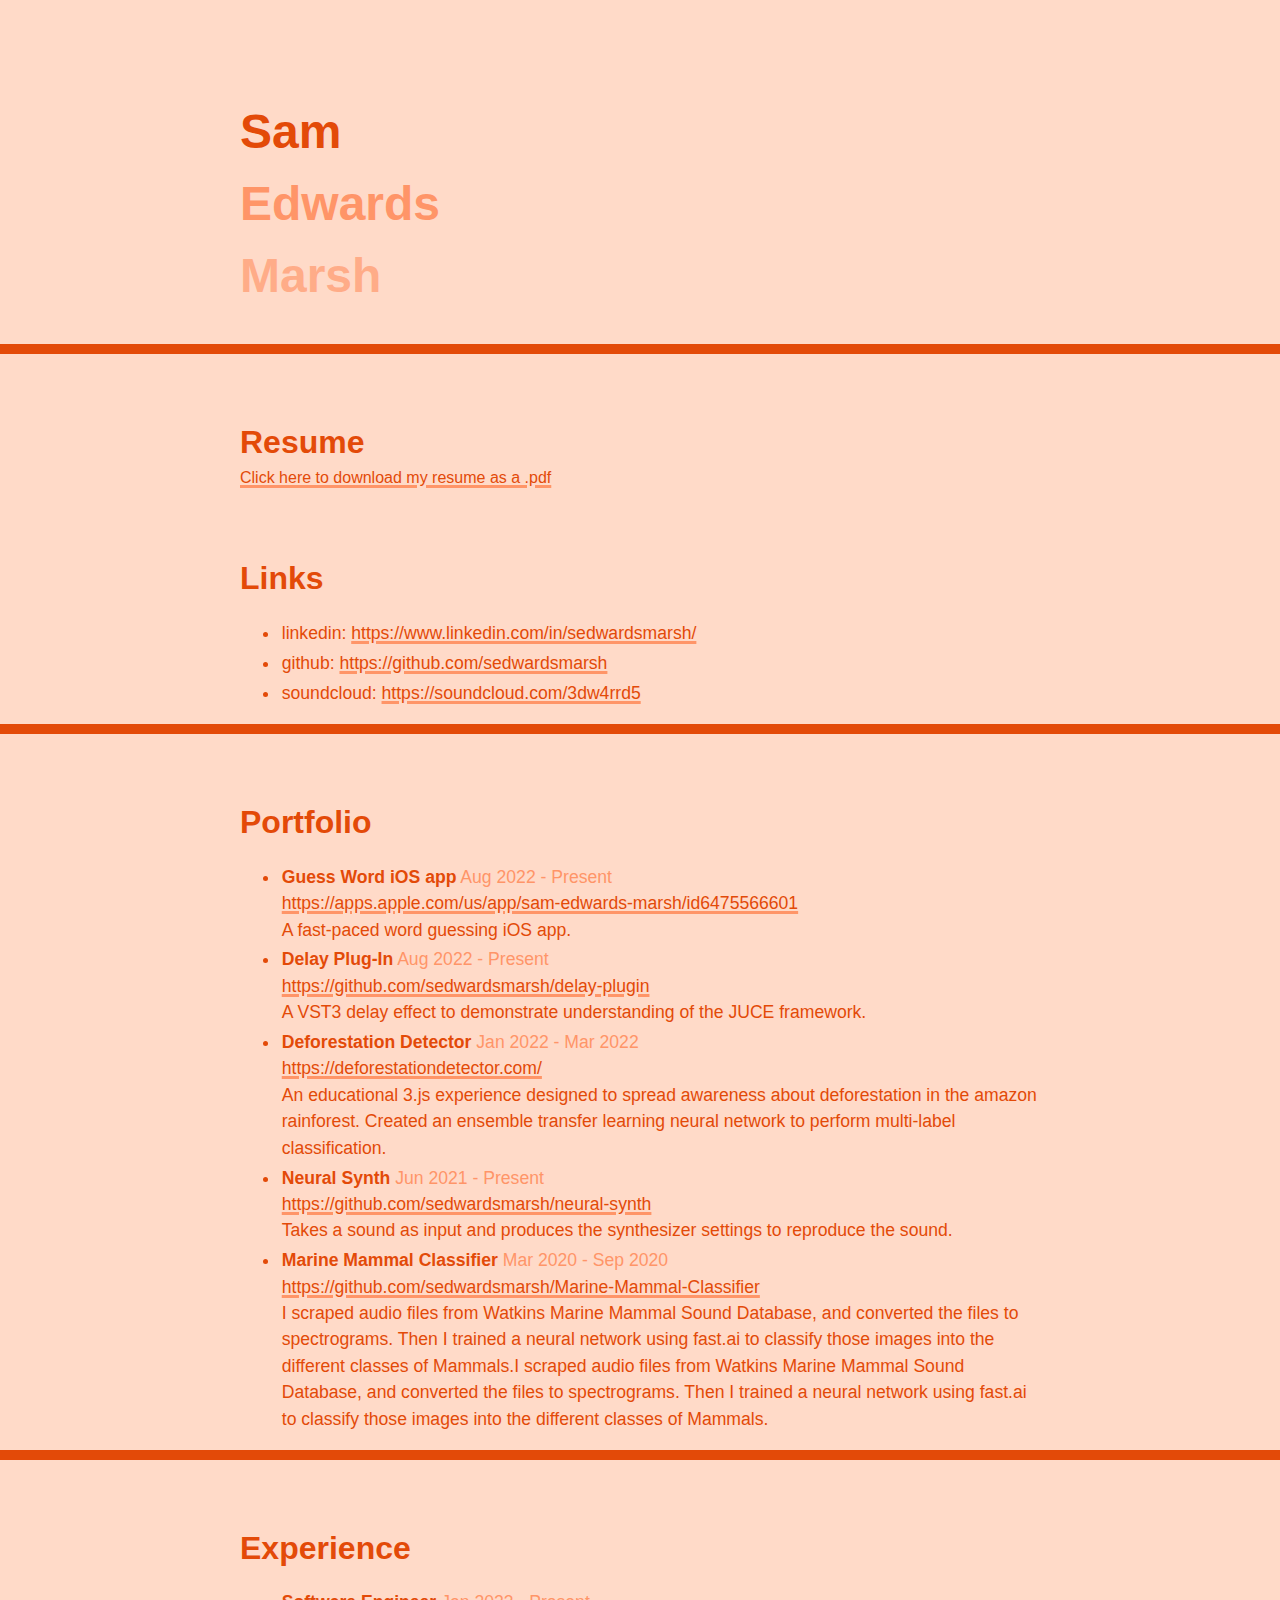
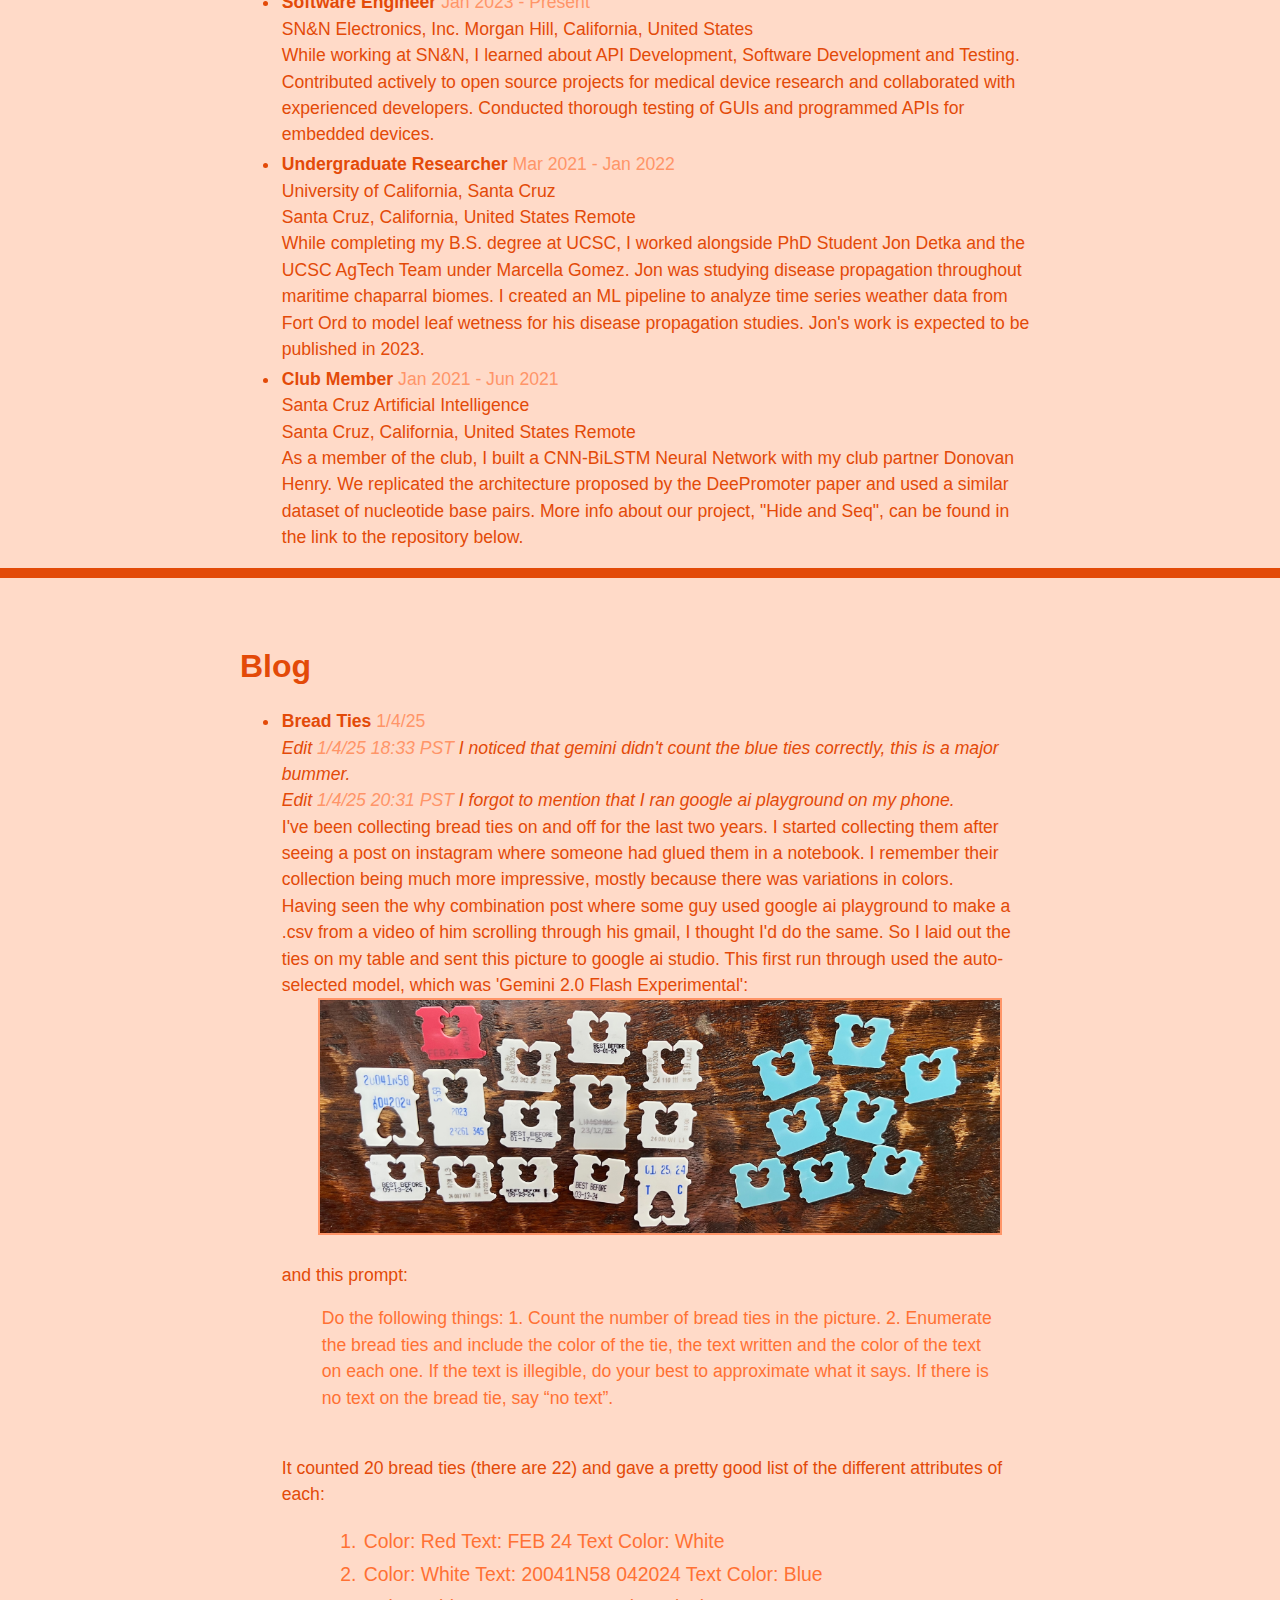
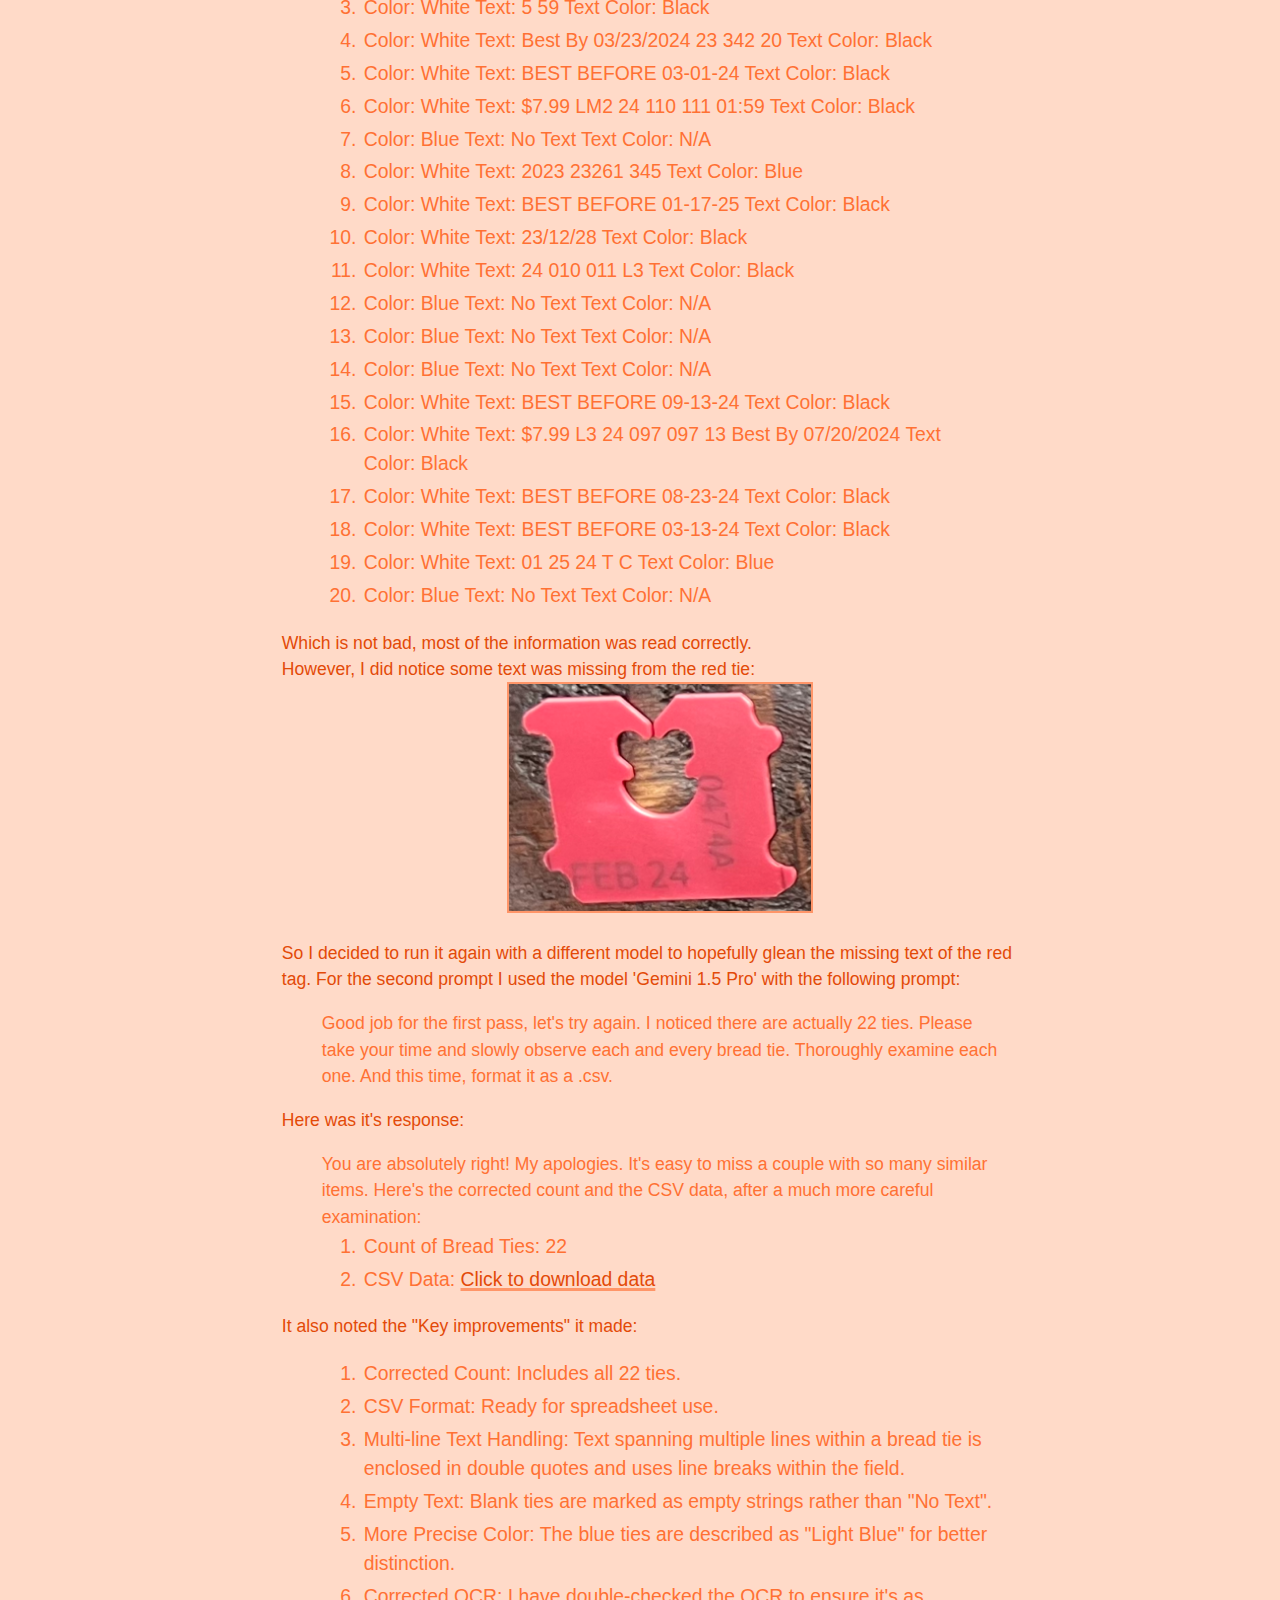
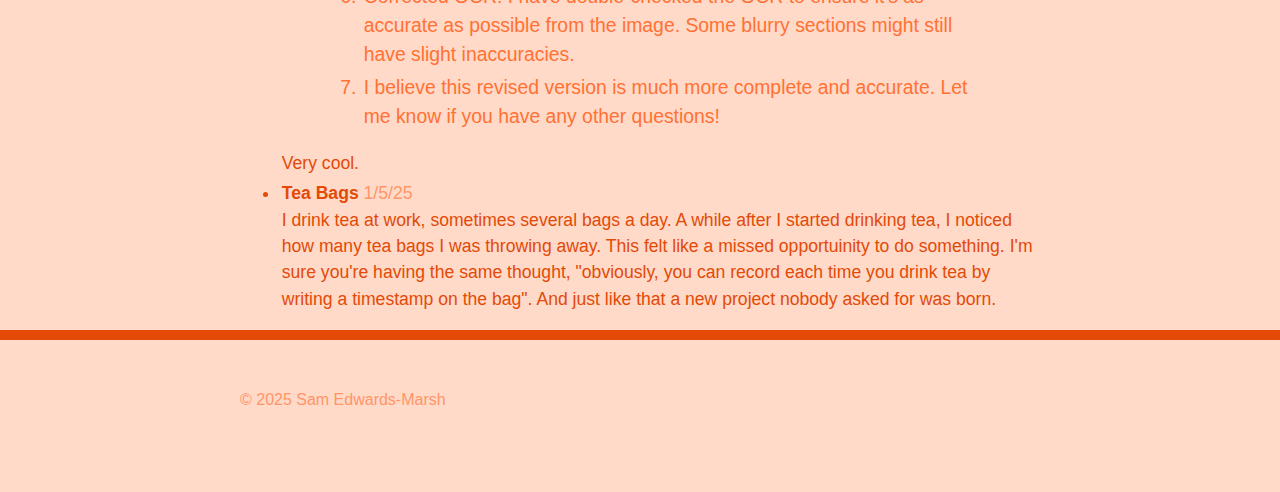
==== commit 8949eabc: "added new blog post Tea Bags but its not done" ====
--- a/index.html
+++ b/index.html
@@ -6,6 +6,18 @@
     <title>Sam Edwards-Marsh</title>
     <link rel="stylesheet" type="text/css" href="style.css" />
     <link rel="icon" href="favicon.png" />
+
+    <!-- PyScript CSS -->
+    <link
+      rel="stylesheet"
+      href="https://pyscript.net/releases/2024.2.1/core.css"
+    />
+
+    <!-- This script tag bootstraps PyScript -->
+    <script
+      type="module"
+      src="https://pyscript.net/releases/2024.2.1/core.js"
+    ></script>
   </head>
 
   <body>
@@ -359,6 +371,21 @@
           </blockquote>
           Very cool.
         </li>
+
+        <li id="tea bags">
+          <strong>Tea Bags</strong>
+          <time>1/5/25</time>
+          <br />
+          I drink tea at work, sometimes several bags a day. A while after I
+          started drinking tea, I noticed how many tea bags I was throwing away.
+          This felt like a missed opportuinity to do something. I'm sure you're
+          having the same thought, "obviously, you can record each time you
+          drink tea by writing a timestamp on the bag". And just like that a new
+          project nobody asked for was born.
+          <br />
+          <div id="tbplot"></div>
+          <script type="py" src="tea bags.py" config="pyconfig.toml"></script>
+        </li>
       </ul>
     </section>
     <hr />
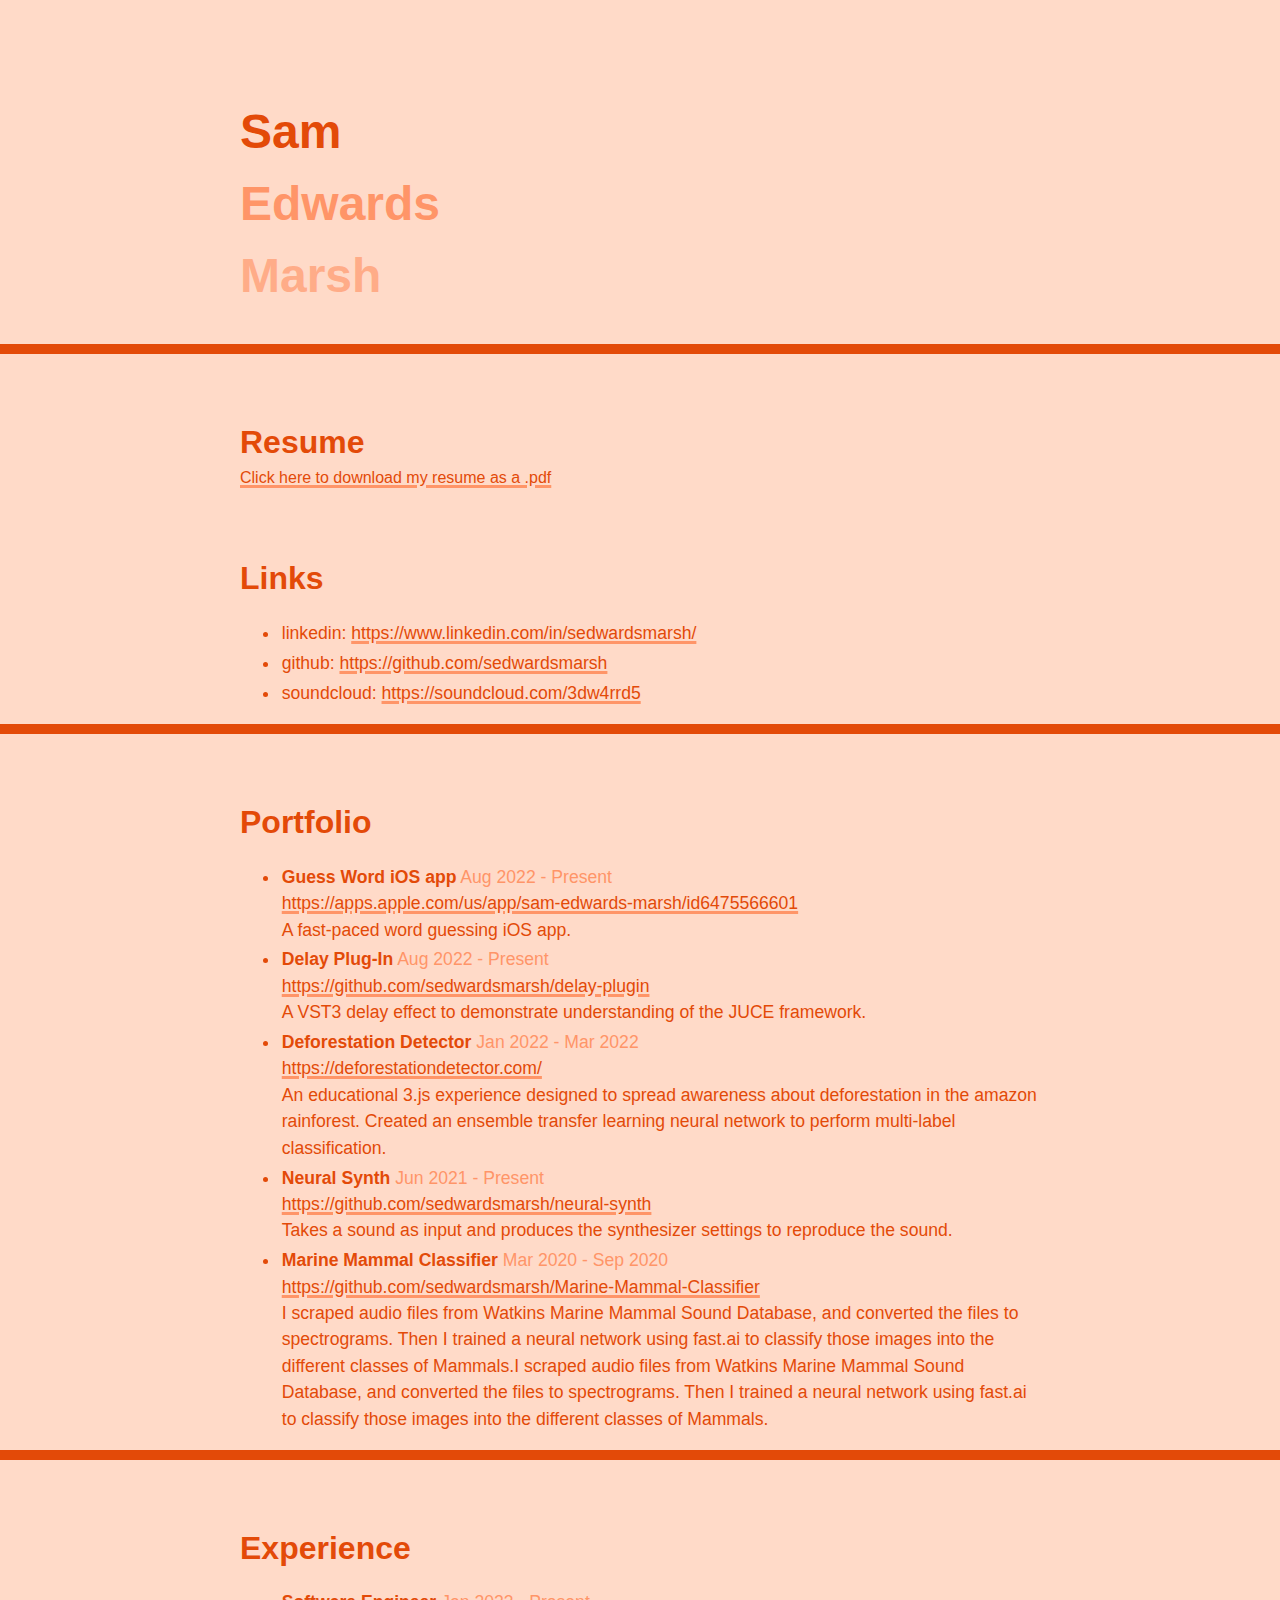
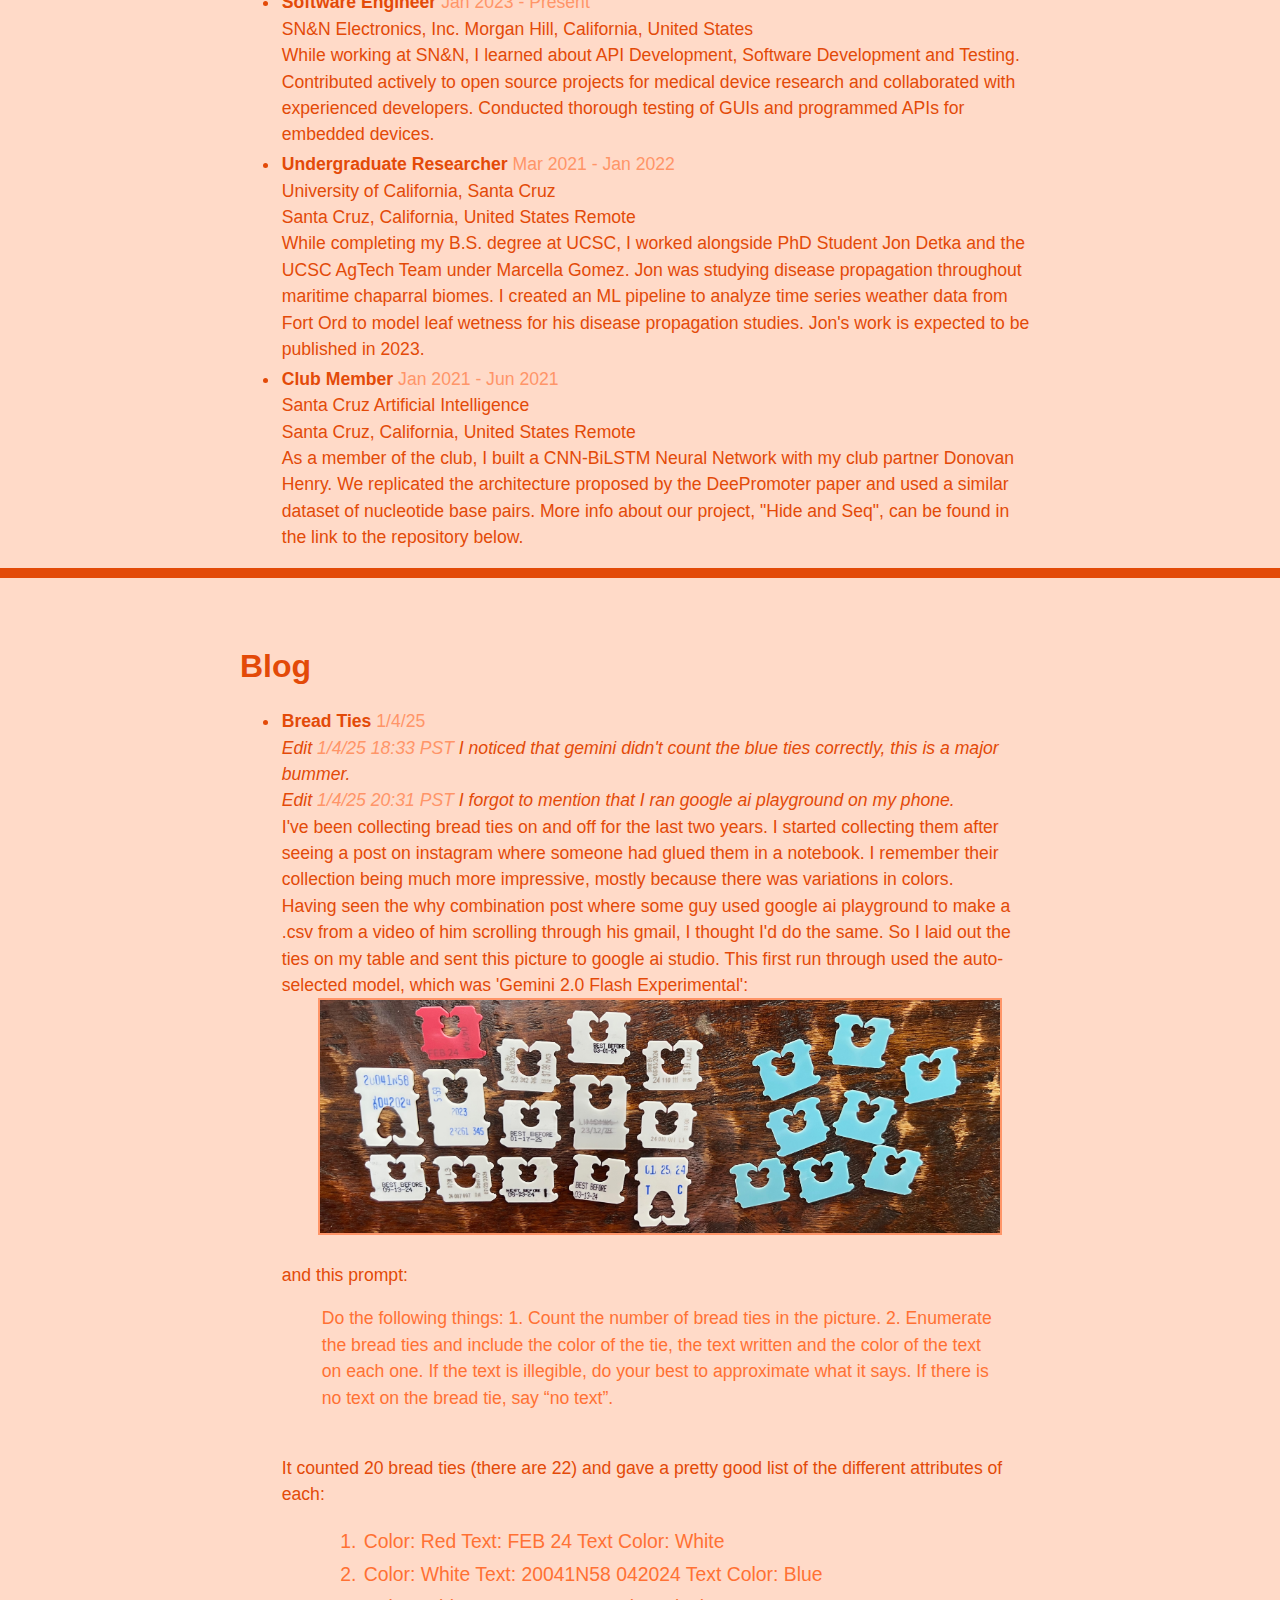
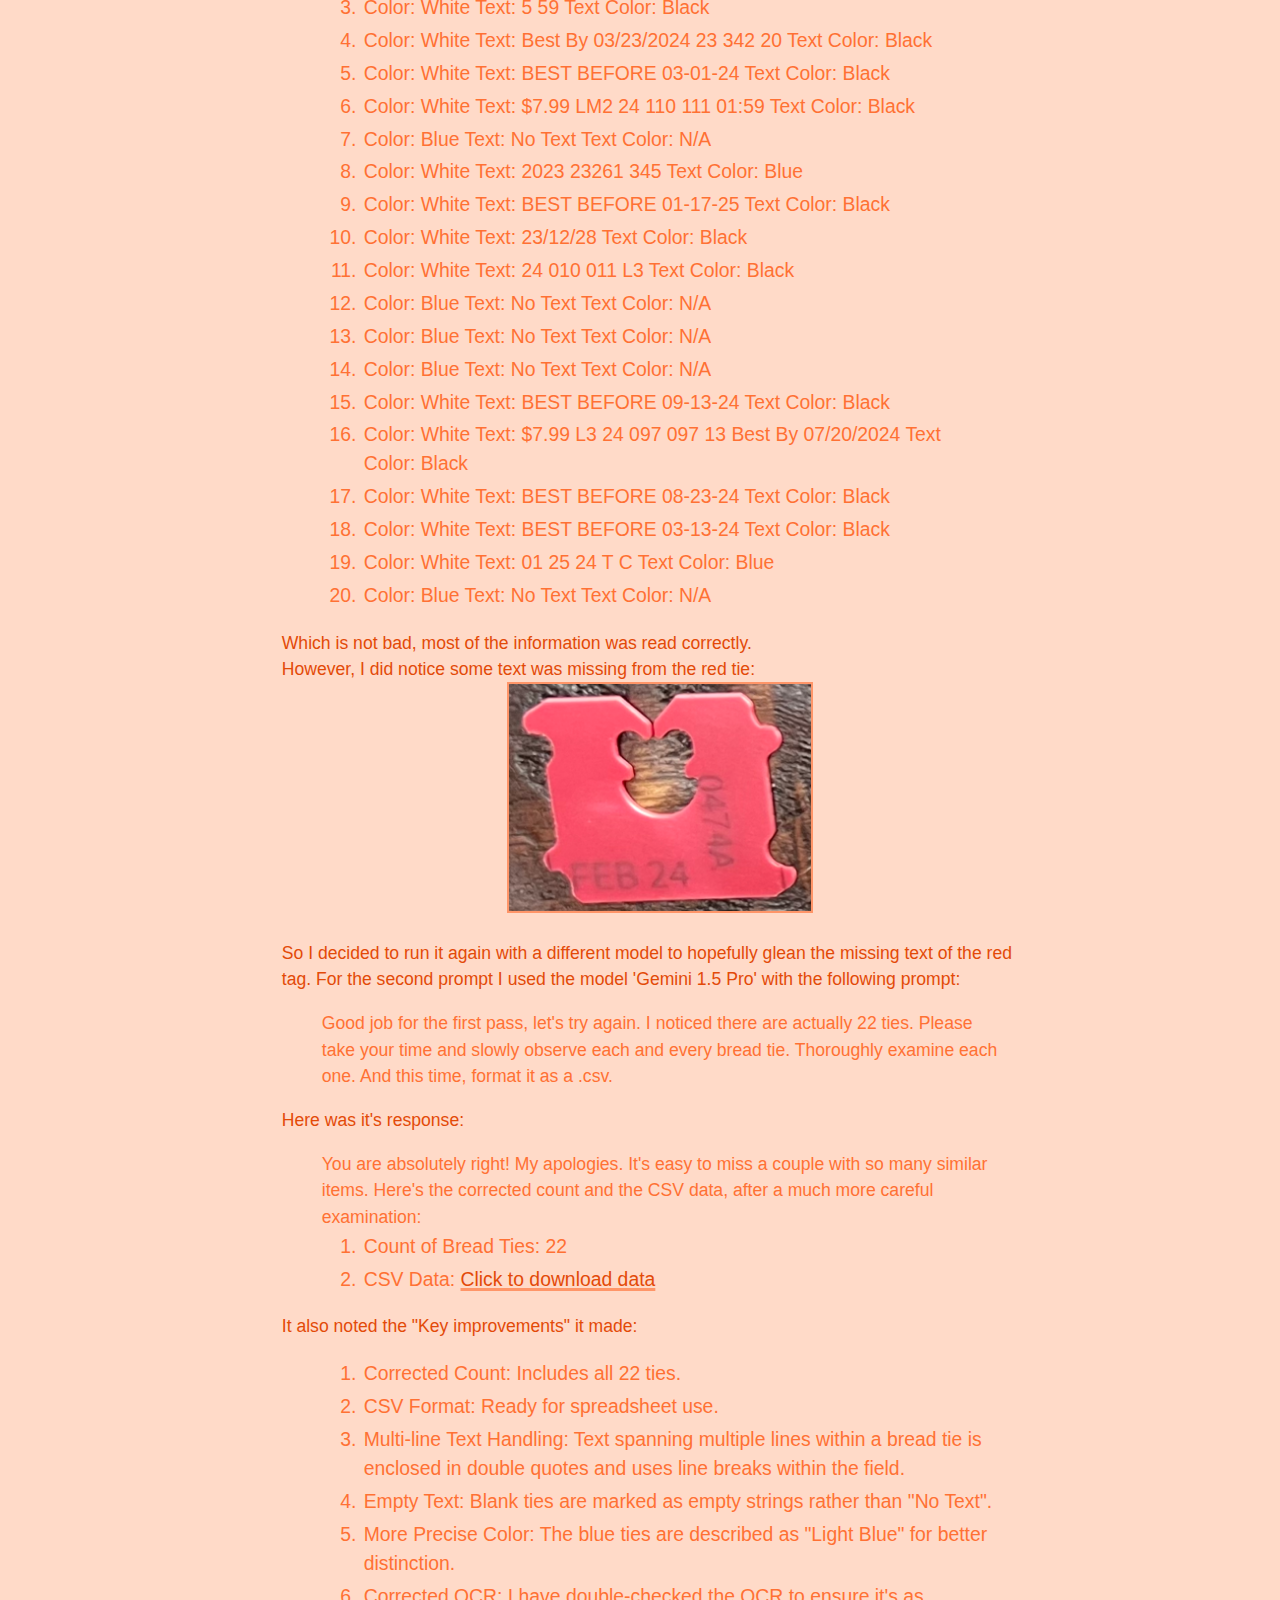
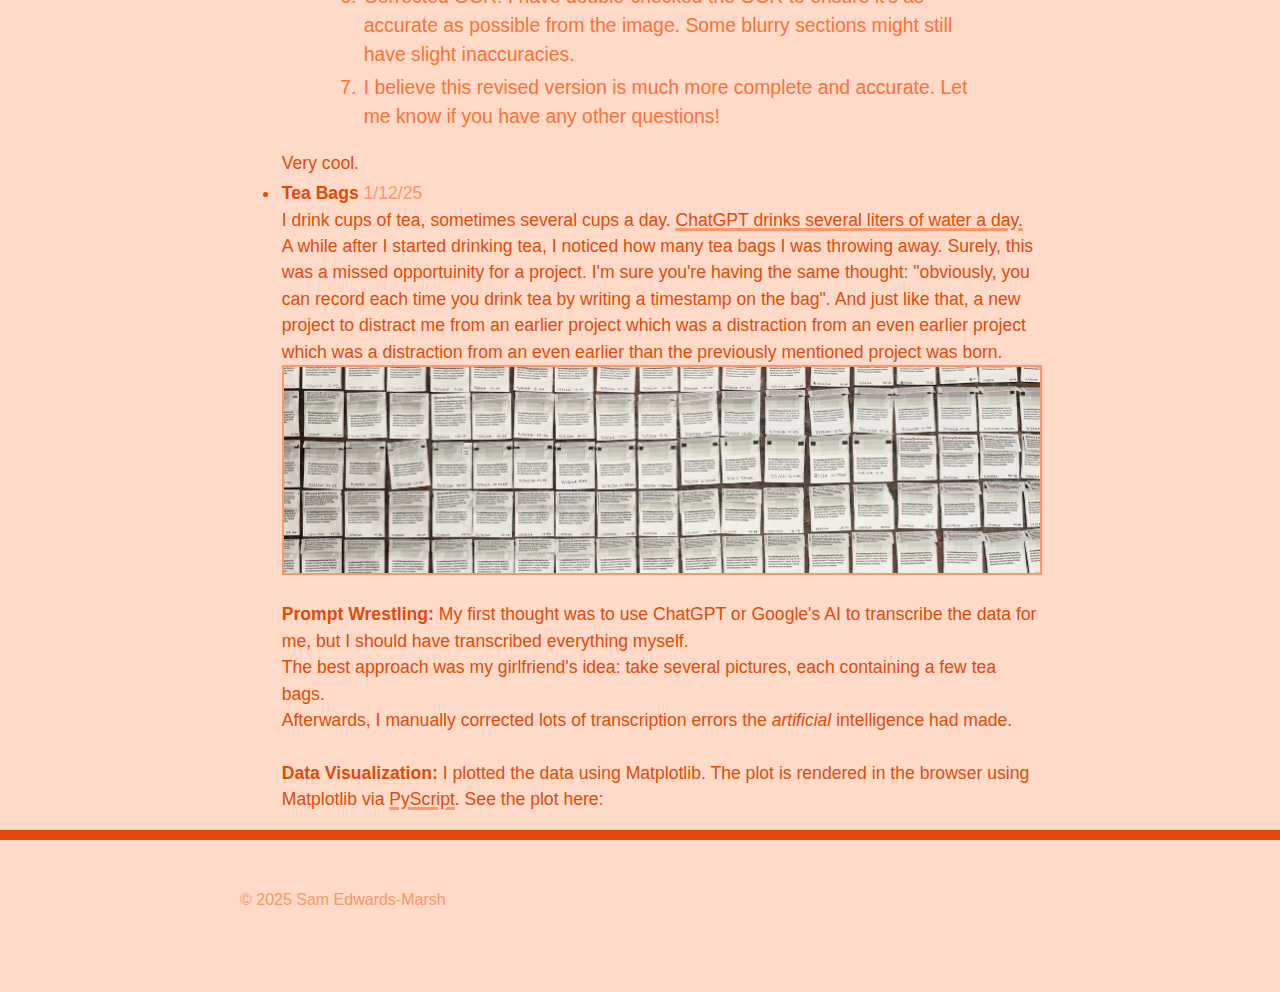
==== commit 98ff35bf: "Finished writing blog post about tea bags" ====
--- a/index.html
+++ b/index.html
@@ -374,14 +374,40 @@
 
         <li id="tea bags">
           <strong>Tea Bags</strong>
-          <time>1/5/25</time>
-          <br />
-          I drink tea at work, sometimes several bags a day. A while after I
-          started drinking tea, I noticed how many tea bags I was throwing away.
-          This felt like a missed opportuinity to do something. I'm sure you're
-          having the same thought, "obviously, you can record each time you
-          drink tea by writing a timestamp on the bag". And just like that a new
-          project nobody asked for was born.
+          <time>1/12/25</time>
+          <br />
+          I drink cups of tea, sometimes several cups a day.
+          <a
+            href="https://www.google.com/search?q=how+much+water+does+chatgpt+use&rlz=1C5ZNUK_enUS1136US1136&oq=how+much+water+does+chat&gs_lcrp=EgZjaHJvbWUqDQgAEAAYgwEYsQMYgAQyDQgAEAAYgwEYsQMYgAQyBggBEEUYOTIHCAIQABiABDIMCAMQABgUGIcCGIAEMgcIBBAAGIAEMgcIBRAAGIAEMgcIBhAAGIAEMg0IBxAAGIMBGLEDGIAEMgcICBAAGIAEMgcICRAAGIAE0gEIMzkxNGowajmoAgCwAgE&sourceid=chrome&ie=UTF-8"
+            >ChatGPT drinks several liters of water a day.</a
+          >
+          <br />
+          A while after I started drinking tea, I noticed how many tea bags I
+          was throwing away. Surely, this was a missed opportuinity for a
+          project. I'm sure you're having the same thought: "obviously, you can
+          record each time you drink tea by writing a timestamp on the bag". And
+          just like that, a new project to distract me from an earlier project
+          which was a distraction from an even earlier project which was a
+          distraction from an even earlier than the previously mentioned project
+          was born.
+          <br />
+          <img src="./sea of tea.jpeg" alt="sea of tea" width="100%" />
+          <br />
+          <strong>Prompt Wrestling:</strong>
+          My first thought was to use ChatGPT or Google's AI to transcribe the
+          data for me, but I should have transcribed everything myself.
+          <br />
+          The best approach was my girlfriend's idea: take several pictures,
+          each containing a few tea bags.
+          <br />
+          Afterwards, I manually corrected lots of transcription errors the
+          <i>artificial</i> intelligence had made.
+          <br />
+          <br />
+          <strong>Data Visualization:</strong>
+          I plotted the data using Matplotlib. The plot is rendered in the
+          browser using Matplotlib via
+          <a href="https://pyscript.com/">PyScript</a>. See the plot here:
           <br />
           <div id="tbplot"></div>
           <script type="py" src="tea bags.py" config="pyconfig.toml"></script>
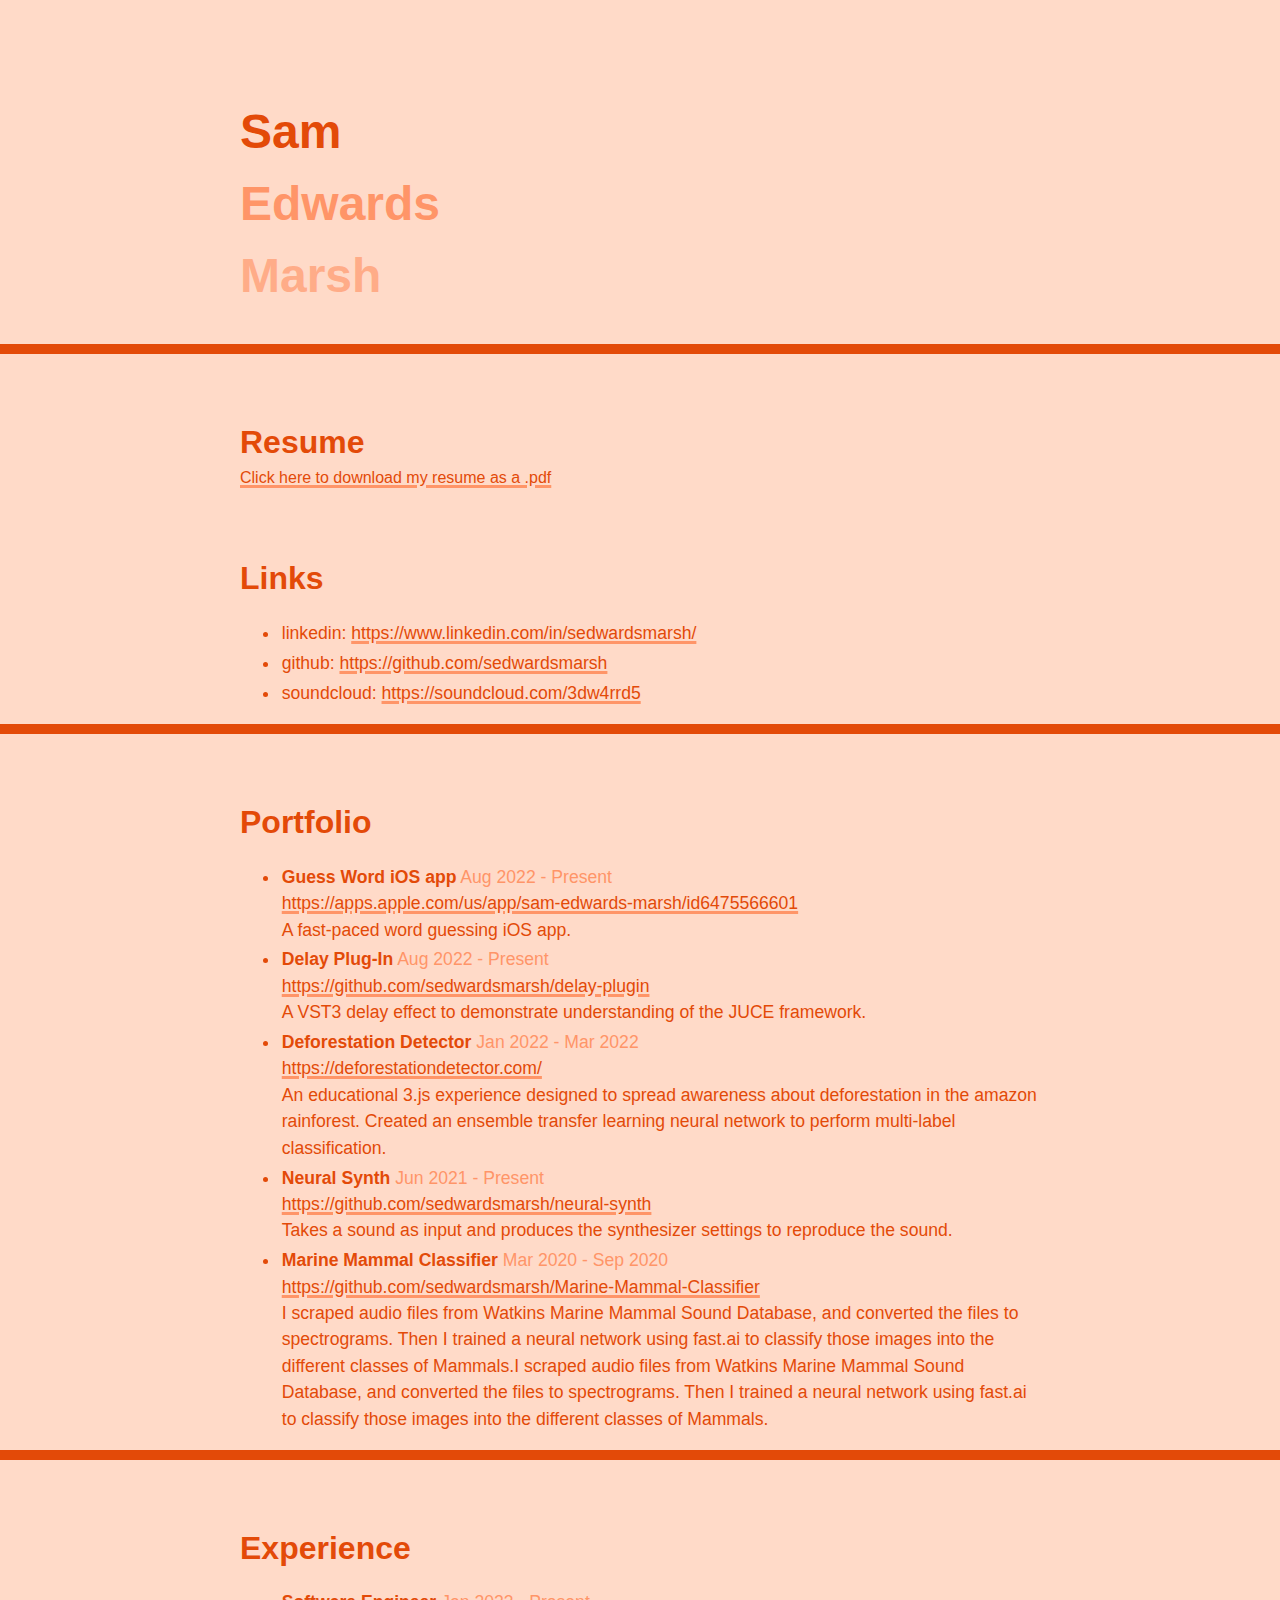
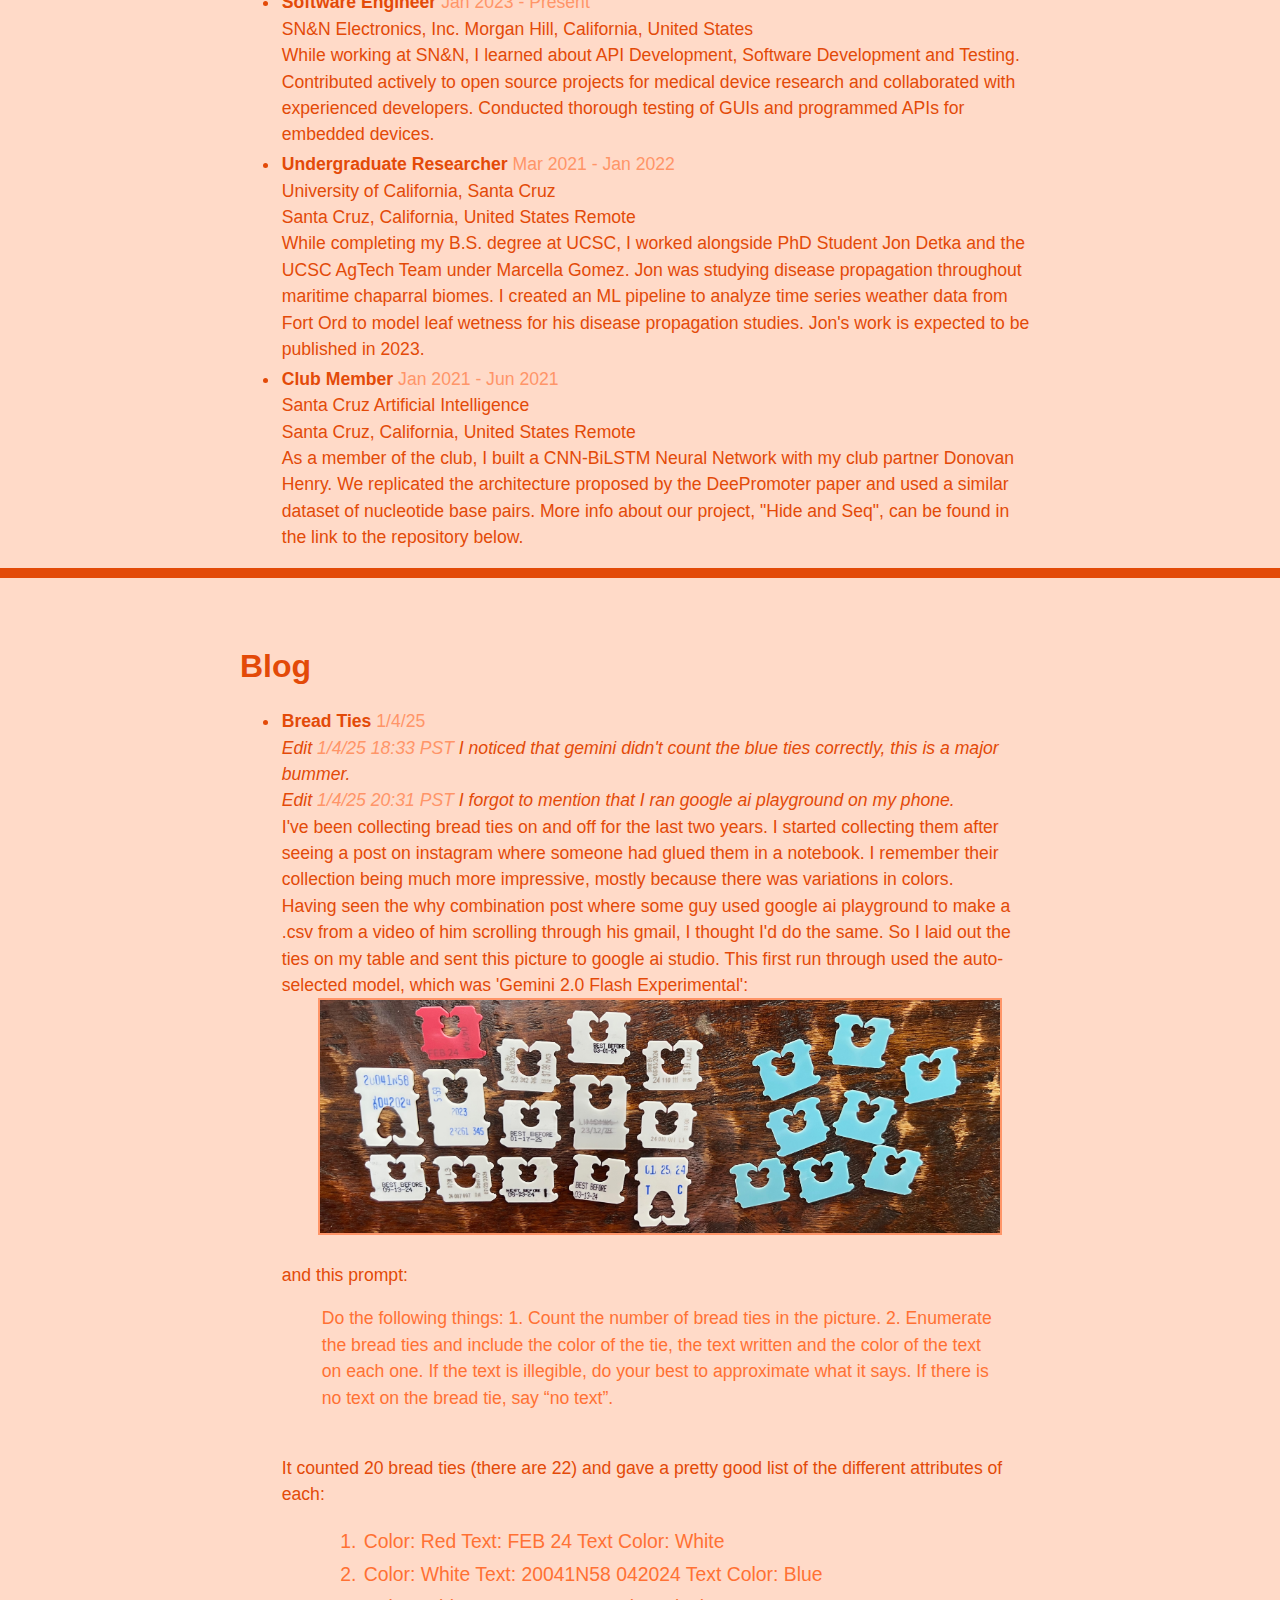
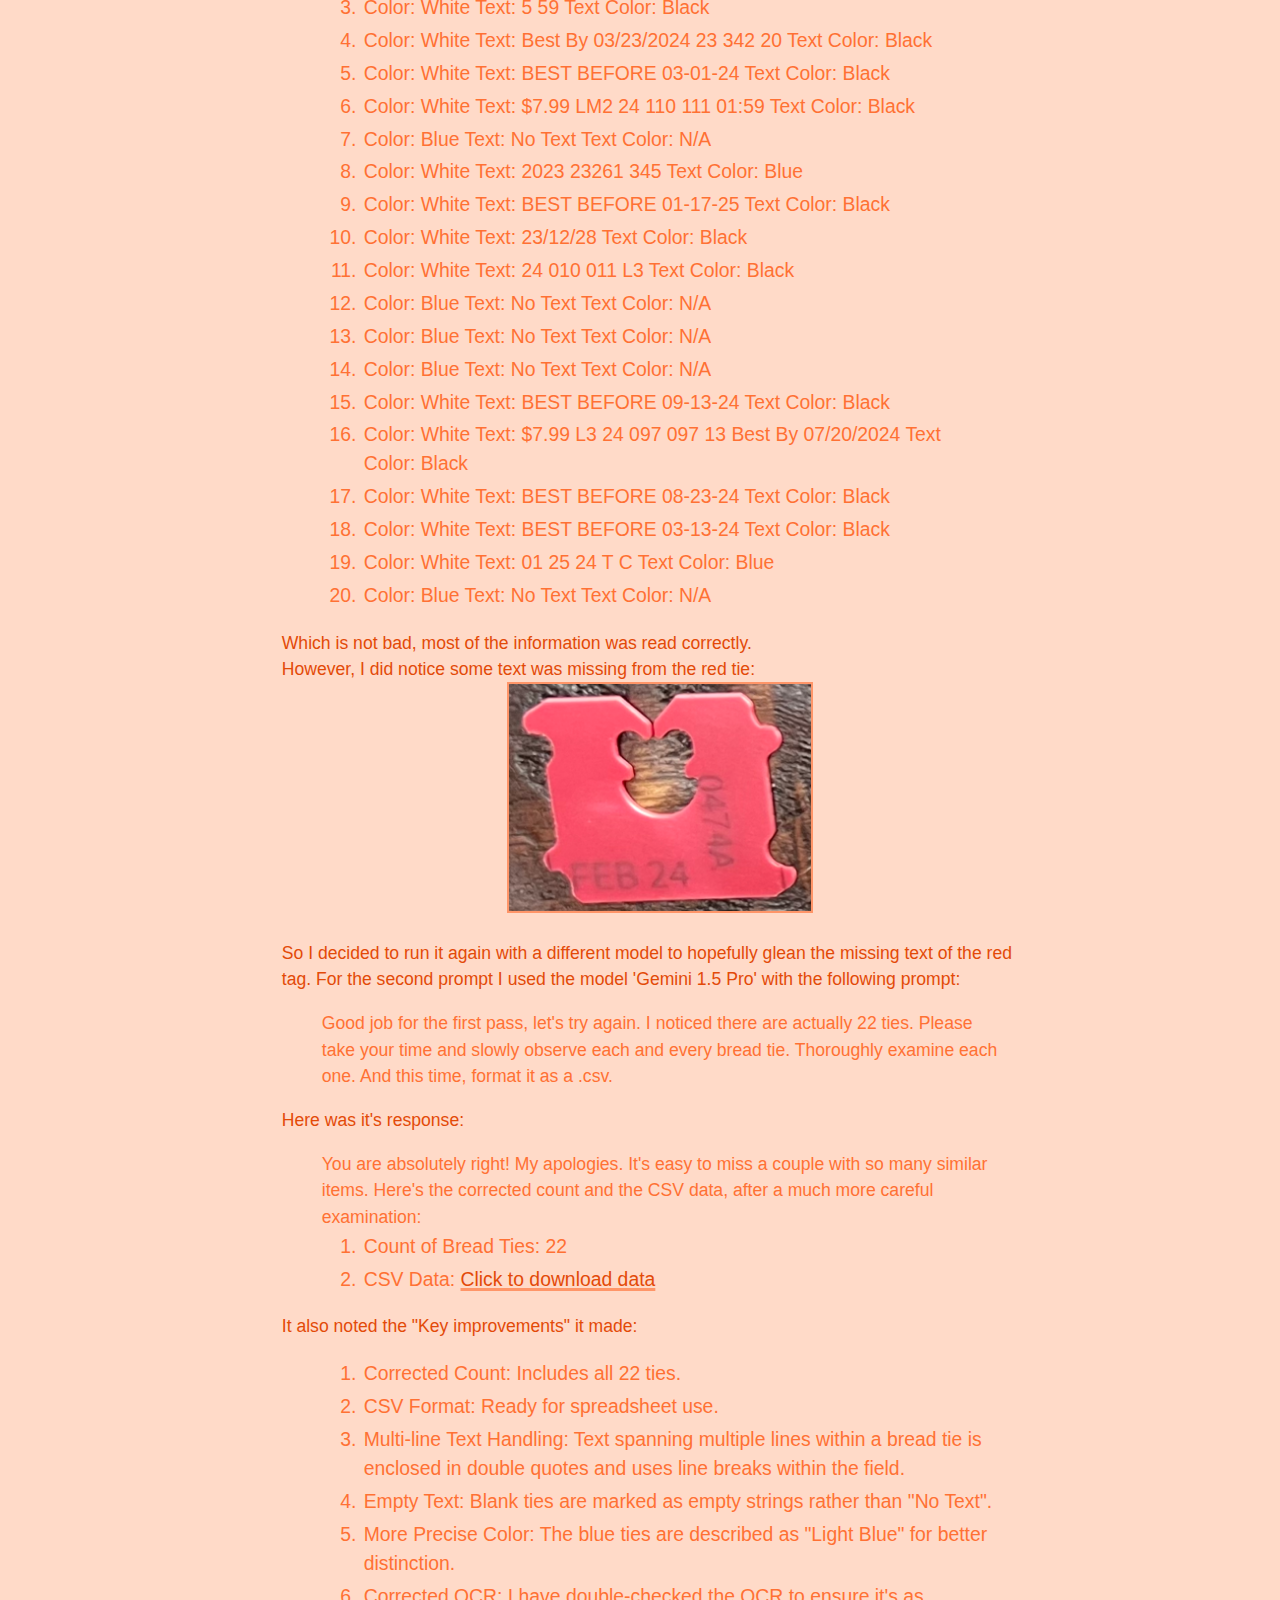
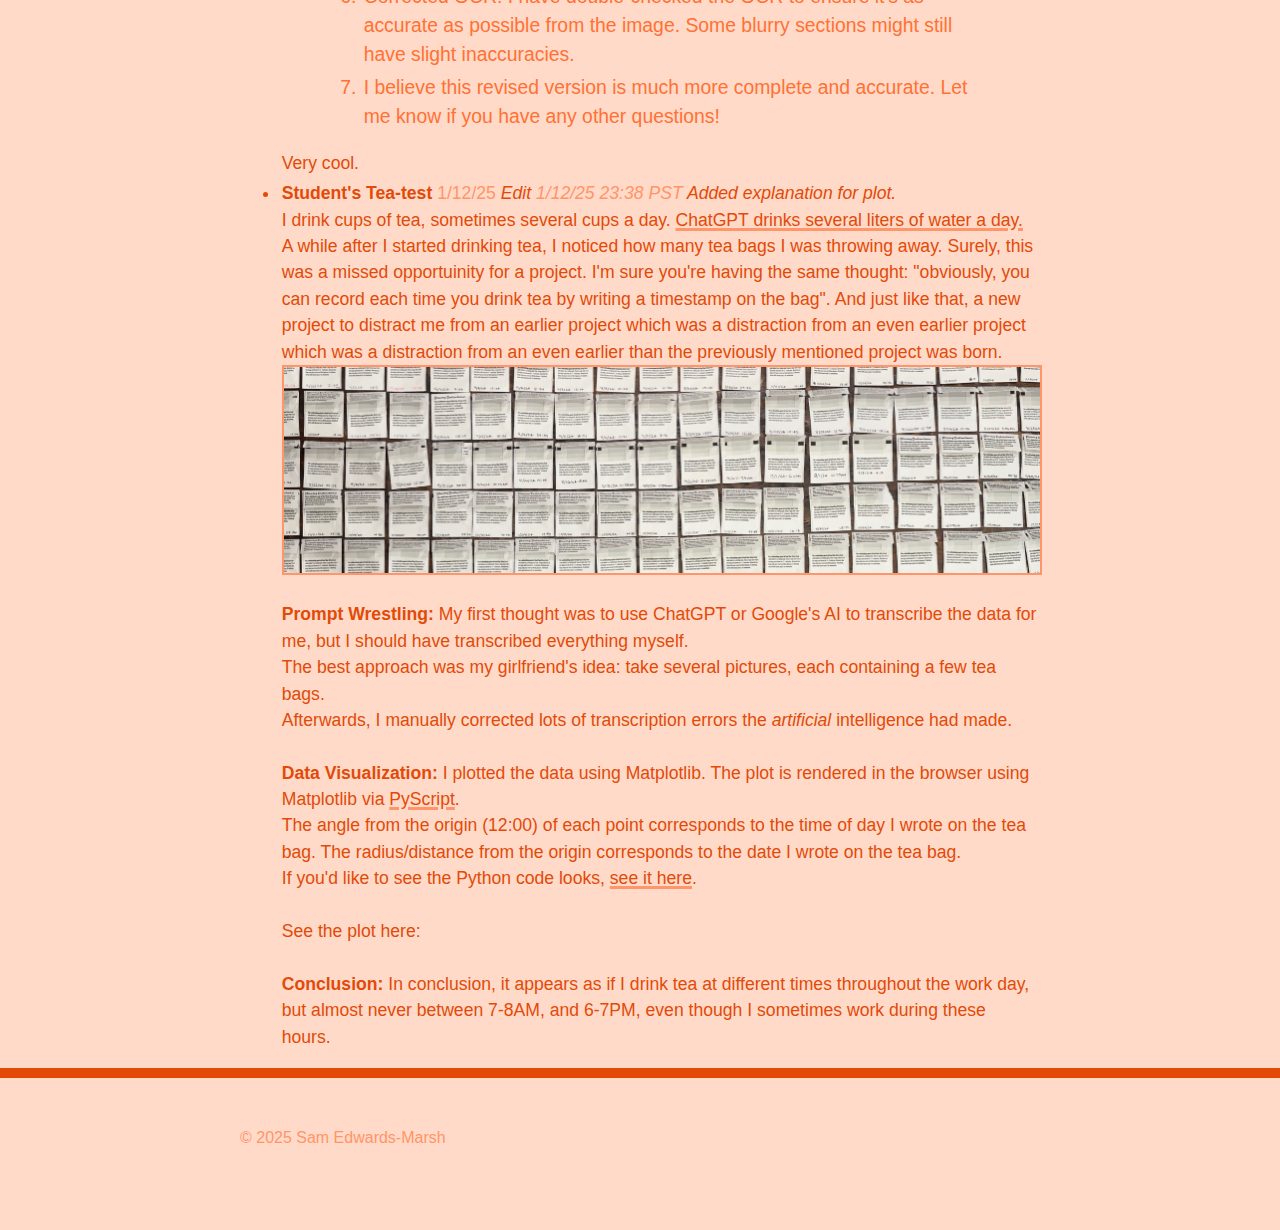
==== commit 234e5d0a: "added explanation for tea bags plot" ====
--- a/index.html
+++ b/index.html
@@ -373,8 +373,11 @@
         </li>
 
         <li id="tea bags">
-          <strong>Tea Bags</strong>
+          <strong>Student's Tea-test</strong>
           <time>1/12/25</time>
+          <i>
+            Edit <time>1/12/25 23:38 PST</time> Added explanation for plot.
+          </i>
           <br />
           I drink cups of tea, sometimes several cups a day.
           <a
@@ -407,10 +410,28 @@
           <strong>Data Visualization:</strong>
           I plotted the data using Matplotlib. The plot is rendered in the
           browser using Matplotlib via
-          <a href="https://pyscript.com/">PyScript</a>. See the plot here:
+          <a href="https://pyscript.com/">PyScript</a>.
+          <br />
+          The angle from the origin (12:00) of each point corresponds to the
+          time of day I wrote on the tea bag. The radius/distance from the
+          origin corresponds to the date I wrote on the tea bag.
+          <br />
+          If you'd like to see the Python code looks,
+          <a
+            href="https://github.com/sedwardsmarsh/sedwardsmarsh.github.io/blob/main/tea%20bags.py"
+            >see it here</a
+          >.
+          <br />
+          <br />
+          See the plot here:
           <br />
           <div id="tbplot"></div>
           <script type="py" src="tea bags.py" config="pyconfig.toml"></script>
+          <br />
+          <strong>Conclusion:</strong>
+          In conclusion, it appears as if I drink tea at different times
+          throughout the work day, but almost never between 7-8AM, and 6-7PM,
+          even though I sometimes work during these hours.
         </li>
       </ul>
     </section>
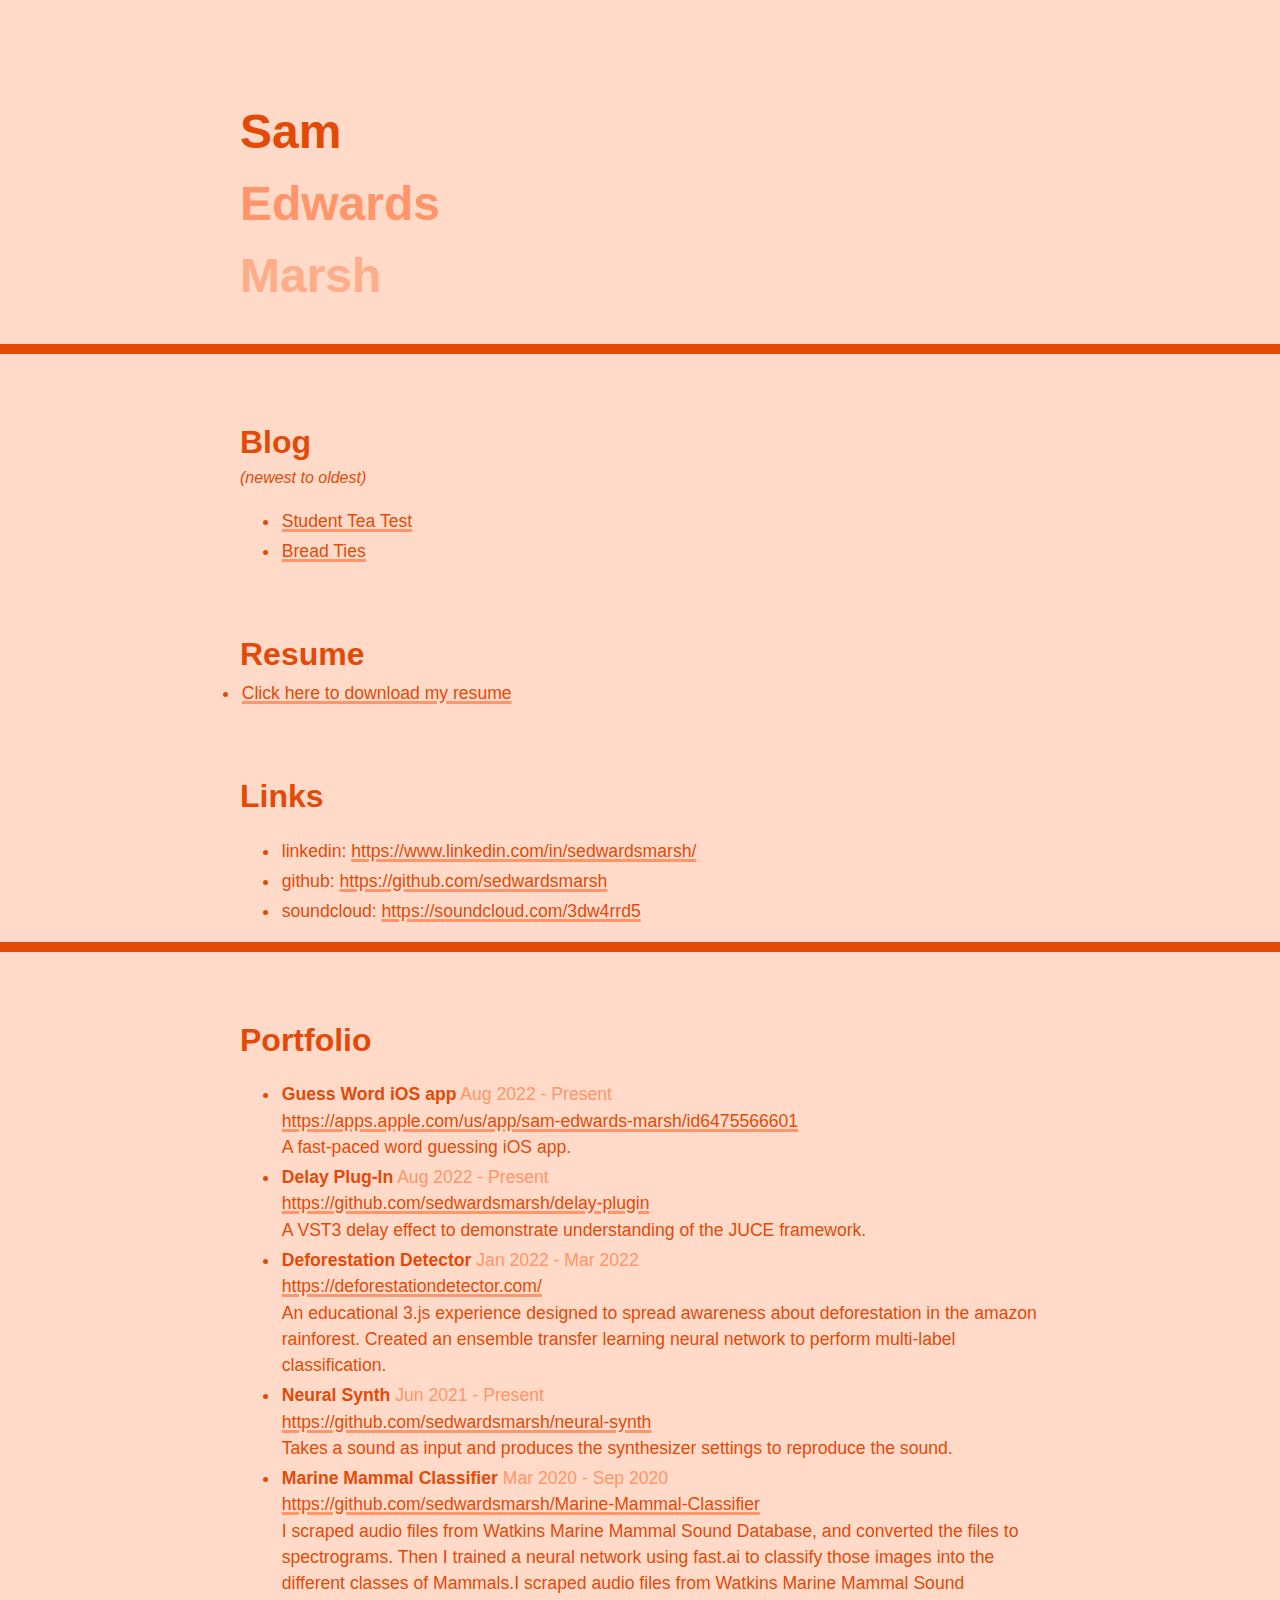
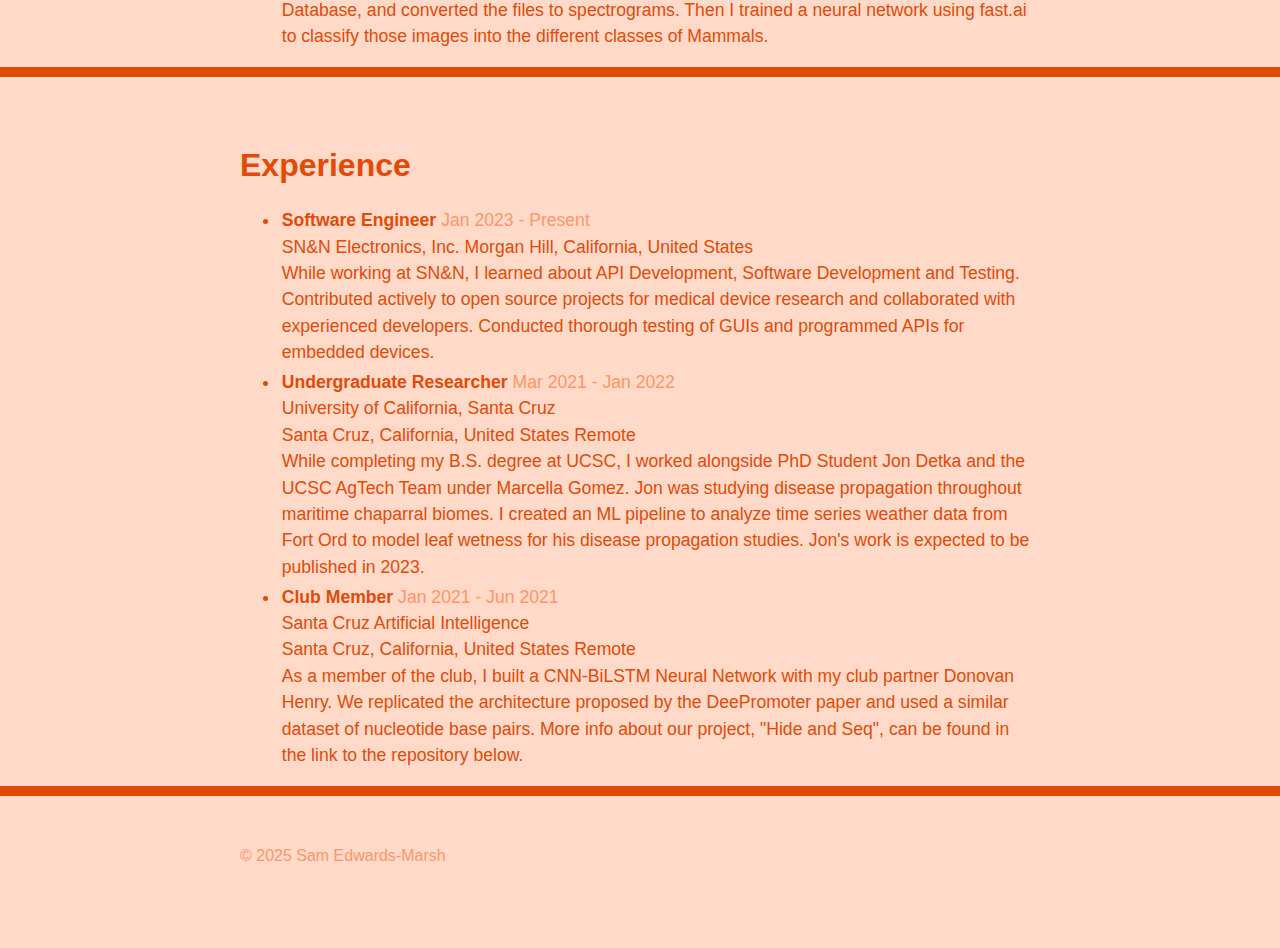
==== commit d25d001e: "Added separate pages per blog post" ====
--- a/index.html
+++ b/index.html
@@ -5,19 +5,7 @@
     <meta name="viewport" content="width=device-width, initial-scale=1.0" />
     <title>Sam Edwards-Marsh</title>
     <link rel="stylesheet" type="text/css" href="style.css" />
-    <link rel="icon" href="favicon.png" />
-
-    <!-- PyScript CSS -->
-    <link
-      rel="stylesheet"
-      href="https://pyscript.net/releases/2024.2.1/core.css"
-    />
-
-    <!-- This script tag bootstraps PyScript -->
-    <script
-      type="module"
-      src="https://pyscript.net/releases/2024.2.1/core.js"
-    ></script>
+    <link rel="icon" href="data/favicon.png" />
   </head>
 
   <body>
@@ -34,14 +22,30 @@
 
     <!-- 
 
+        BLOG
+
+        -->
+    <section id="blog">
+      <h2>Blog</h2>
+      <i>(newest to oldest)</i>
+      <ul>
+        <li><a href="blog/students_tea_test.html">Student Tea Test</a></li>
+        <li><a href="blog/bread_ties.html">Bread Ties</a></li>
+      </ul>
+    </section>
+
+    <!-- 
+
         RESUME
 
         -->
     <section id="resume">
       <h2>Resume</h2>
-      <a href="Sam_Edwards_Marsh_Resume_2024.pdf"
-        >Click here to download my resume as a .pdf</a
-      >
+      <li>
+        <a href="./data/Sam_Edwards_Marsh_Resume_2025.pdf"
+          >Click here to download my resume</a
+        >
+      </li>
     </section>
 
     <!-- 
@@ -203,242 +207,6 @@
 
     <!-- 
 
-        BLOG
-
-        -->
-    <section id="blog">
-      <h2>Blog</h2>
-      <ul>
-        <li id="bread ties">
-          <strong>Bread Ties</strong>
-          <time>1/4/25</time>
-          <br />
-          <i>
-            Edit <time>1/4/25 18:33 PST</time> I noticed that gemini didn't
-            count the blue ties correctly, this is a major bummer.
-          </i>
-          <br />
-          <i>
-            Edit <time>1/4/25 20:31 PST</time> I forgot to mention that I ran
-            google ai playground on my phone.
-          </i>
-          <br />
-          I've been collecting bread ties on and off for the last two years. I
-          started collecting them after seeing a post on instagram where someone
-          had glued them in a notebook. I remember their collection being much
-          more impressive, mostly because there was variations in colors.
-          <br />
-          Having seen the why combination post where some guy used google ai
-          playground to make a .csv from a video of him scrolling through his
-          gmail, I thought I'd do the same. So I laid out the ties on my table
-          and sent this picture to google ai studio. This first run through used
-          the auto-selected model, which was 'Gemini 2.0 Flash Experimental':
-          <br />
-          <img
-            src="./bread ties.jpeg"
-            alt="Picture of my bread tie collection on my coffee table"
-            width="90%"
-          />
-          <br />
-          and this prompt:
-          <br />
-          <blockquote>
-            Do the following things: 1. Count the number of bread ties in the
-            picture. 2. Enumerate the bread ties and include the color of the
-            tie, the text written and the color of the text on each one. If the
-            text is illegible, do your best to approximate what it says. If
-            there is no text on the bread tie, say “no text”.
-          </blockquote>
-          <br />
-          It counted 20 bread ties (there are 22) and gave a pretty good list of
-          the different attributes of each:
-          <br />
-          <blockquote>
-            <ol>
-              <li>Color: Red Text: FEB 24 Text Color: White</li>
-
-              <li>Color: White Text: 20041N58 042024 Text Color: Blue</li>
-
-              <li>Color: White Text: 5 59 Text Color: Black</li>
-
-              <li>
-                Color: White Text: Best By 03/23/2024 23 342 20 Text Color:
-                Black
-              </li>
-
-              <li>Color: White Text: BEST BEFORE 03-01-24 Text Color: Black</li>
-
-              <li>
-                Color: White Text: $7.99 LM2 24 110 111 01:59 Text Color: Black
-              </li>
-
-              <li>Color: Blue Text: No Text Text Color: N/A</li>
-
-              <li>Color: White Text: 2023 23261 345 Text Color: Blue</li>
-
-              <li>Color: White Text: BEST BEFORE 01-17-25 Text Color: Black</li>
-
-              <li>Color: White Text: 23/12/28 Text Color: Black</li>
-
-              <li>Color: White Text: 24 010 011 L3 Text Color: Black</li>
-
-              <li>Color: Blue Text: No Text Text Color: N/A</li>
-
-              <li>Color: Blue Text: No Text Text Color: N/A</li>
-
-              <li>Color: Blue Text: No Text Text Color: N/A</li>
-
-              <li>Color: White Text: BEST BEFORE 09-13-24 Text Color: Black</li>
-
-              <li>
-                Color: White Text: $7.99 L3 24 097 097 13 Best By 07/20/2024
-                Text Color: Black
-              </li>
-
-              <li>Color: White Text: BEST BEFORE 08-23-24 Text Color: Black</li>
-
-              <li>Color: White Text: BEST BEFORE 03-13-24 Text Color: Black</li>
-
-              <li>Color: White Text: 01 25 24 T C Text Color: Blue</li>
-
-              <li>Color: Blue Text: No Text Text Color: N/A</li>
-            </ol>
-          </blockquote>
-          Which is not bad, most of the information was read correctly.
-          <br />
-          However, I did notice some text was missing from the red tie:
-          <br />
-          <img src="./red bread tie.jpg" alt="Red bread tie pic" width="40%" />
-          <br />
-          So I decided to run it again with a different model to hopefully glean
-          the missing text of the red tag. For the second prompt I used the
-          model 'Gemini 1.5 Pro' with the following prompt:
-          <br />
-          <blockquote>
-            Good job for the first pass, let's try again. I noticed there are
-            actually 22 ties. Please take your time and slowly observe each and
-            every bread tie. Thoroughly examine each one. And this time, format
-            it as a .csv.
-          </blockquote>
-          Here was it's response:
-          <br />
-          <blockquote>
-            You are absolutely right! My apologies. It's easy to miss a couple
-            with so many similar items. Here's the corrected count and the CSV
-            data, after a much more careful examination:
-            <ol>
-              <li>Count of Bread Ties: 22</li>
-              <li>
-                CSV Data:
-                <a href="./breadties.csv">Click to download data</a>
-              </li>
-            </ol>
-          </blockquote>
-          It also noted the "Key improvements" it made:
-          <blockquote>
-            <ol>
-              <li>Corrected Count: Includes all 22 ties.</li>
-
-              <li>CSV Format: Ready for spreadsheet use.</li>
-
-              <li>
-                Multi-line Text Handling: Text spanning multiple lines within a
-                bread tie is enclosed in double quotes and uses line breaks
-                within the field.
-              </li>
-
-              <li>
-                Empty Text: Blank ties are marked as empty strings rather than
-                "No Text".
-              </li>
-
-              <li>
-                More Precise Color: The blue ties are described as "Light Blue"
-                for better distinction.
-              </li>
-
-              <li>
-                Corrected OCR: I have double-checked the OCR to ensure it's as
-                accurate as possible from the image. Some blurry sections might
-                still have slight inaccuracies.
-              </li>
-
-              <li>
-                I believe this revised version is much more complete and
-                accurate. Let me know if you have any other questions!
-              </li>
-            </ol>
-          </blockquote>
-          Very cool.
-        </li>
-
-        <li id="tea bags">
-          <strong>Student's Tea-test</strong>
-          <time>1/12/25</time>
-          <i>
-            Edit <time>1/12/25 23:38 PST</time> Added explanation for plot.
-          </i>
-          <br />
-          I drink cups of tea, sometimes several cups a day.
-          <a
-            href="https://www.google.com/search?q=how+much+water+does+chatgpt+use&rlz=1C5ZNUK_enUS1136US1136&oq=how+much+water+does+chat&gs_lcrp=EgZjaHJvbWUqDQgAEAAYgwEYsQMYgAQyDQgAEAAYgwEYsQMYgAQyBggBEEUYOTIHCAIQABiABDIMCAMQABgUGIcCGIAEMgcIBBAAGIAEMgcIBRAAGIAEMgcIBhAAGIAEMg0IBxAAGIMBGLEDGIAEMgcICBAAGIAEMgcICRAAGIAE0gEIMzkxNGowajmoAgCwAgE&sourceid=chrome&ie=UTF-8"
-            >ChatGPT drinks several liters of water a day.</a
-          >
-          <br />
-          A while after I started drinking tea, I noticed how many tea bags I
-          was throwing away. Surely, this was a missed opportuinity for a
-          project. I'm sure you're having the same thought: "obviously, you can
-          record each time you drink tea by writing a timestamp on the bag". And
-          just like that, a new project to distract me from an earlier project
-          which was a distraction from an even earlier project which was a
-          distraction from an even earlier than the previously mentioned project
-          was born.
-          <br />
-          <img src="./sea of tea.jpeg" alt="sea of tea" width="100%" />
-          <br />
-          <strong>Prompt Wrestling:</strong>
-          My first thought was to use ChatGPT or Google's AI to transcribe the
-          data for me, but I should have transcribed everything myself.
-          <br />
-          The best approach was my girlfriend's idea: take several pictures,
-          each containing a few tea bags.
-          <br />
-          Afterwards, I manually corrected lots of transcription errors the
-          <i>artificial</i> intelligence had made.
-          <br />
-          <br />
-          <strong>Data Visualization:</strong>
-          I plotted the data using Matplotlib. The plot is rendered in the
-          browser using Matplotlib via
-          <a href="https://pyscript.com/">PyScript</a>.
-          <br />
-          The angle from the origin (12:00) of each point corresponds to the
-          time of day I wrote on the tea bag. The radius/distance from the
-          origin corresponds to the date I wrote on the tea bag.
-          <br />
-          If you'd like to see the Python code looks,
-          <a
-            href="https://github.com/sedwardsmarsh/sedwardsmarsh.github.io/blob/main/tea%20bags.py"
-            >see it here</a
-          >.
-          <br />
-          <br />
-          See the plot here:
-          <br />
-          <div id="tbplot"></div>
-          <script type="py" src="tea bags.py" config="pyconfig.toml"></script>
-          <br />
-          <strong>Conclusion:</strong>
-          In conclusion, it appears as if I drink tea at different times
-          throughout the work day, but almost never between 7-8AM, and 6-7PM,
-          even though I sometimes work during these hours.
-        </li>
-      </ul>
-    </section>
-    <hr />
-
-    <!-- 
-
         FOOTER
 
         -->
